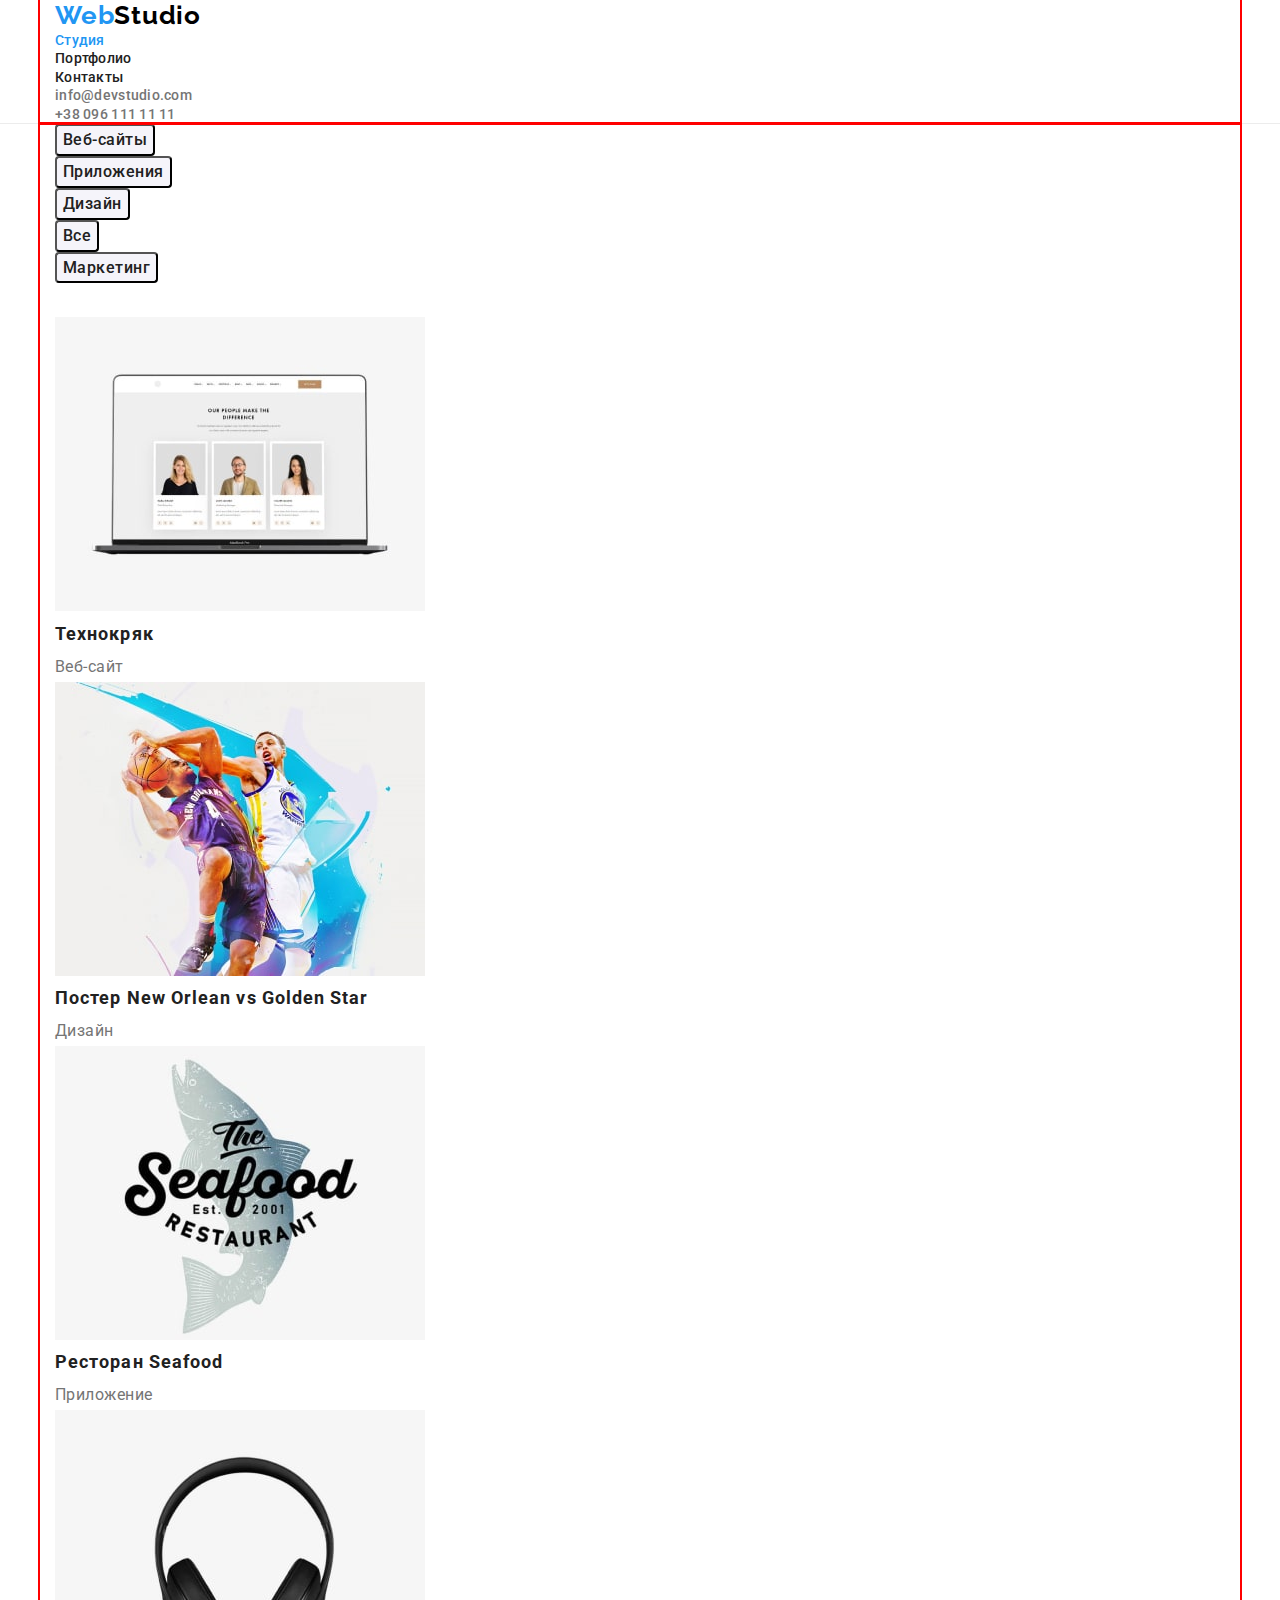
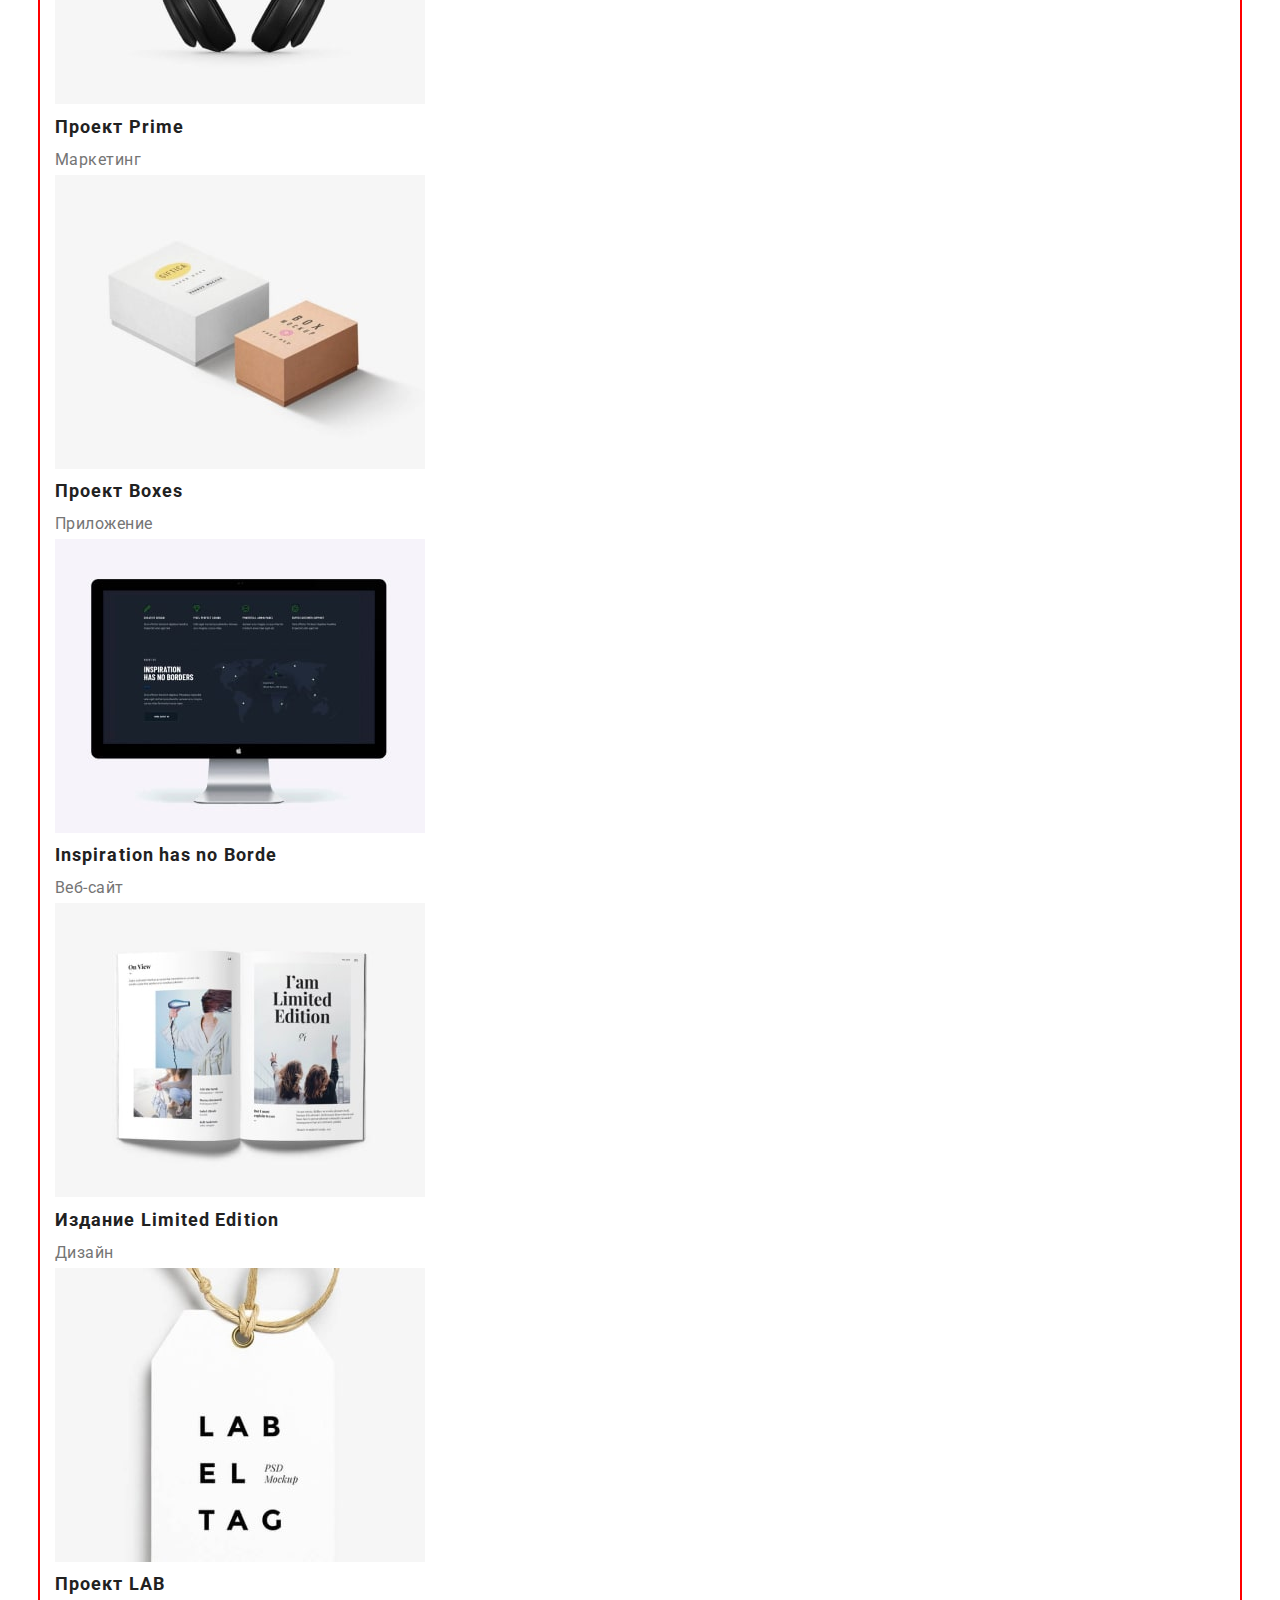
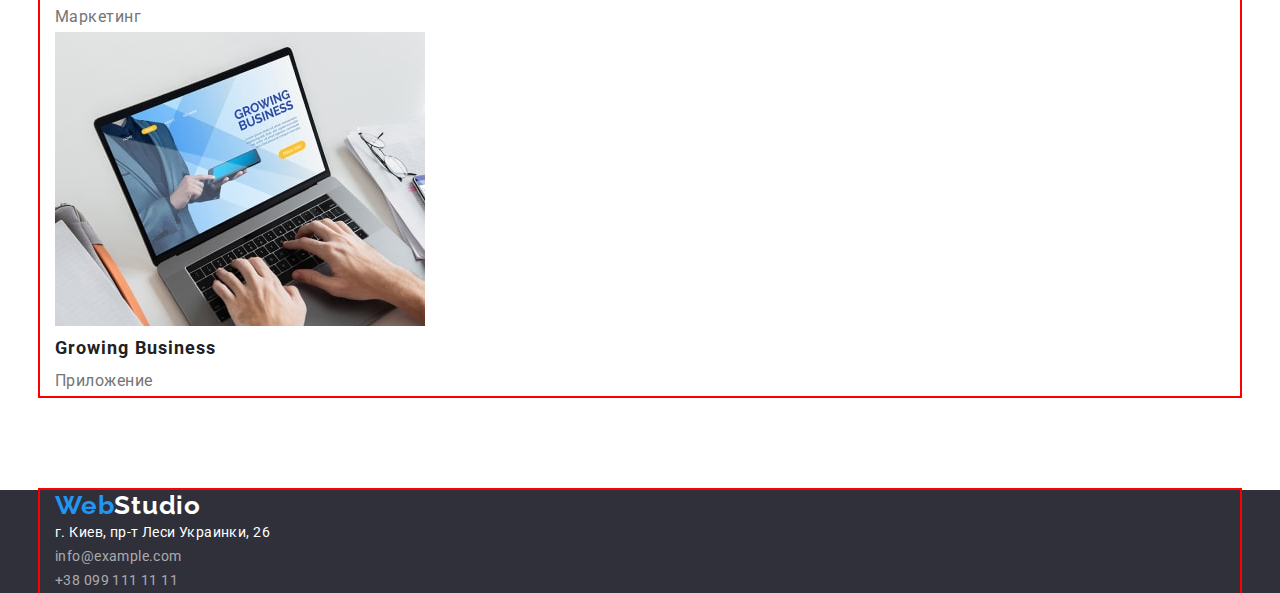
==== portfolio.html @ 82a6169b "Создал контейнеры, задал отступы между ними, прописал сброс для h, p, ul" ====
<!DOCTYPE html>
<html lang="ru">
    <head>
        <meta charset="UTF-8" />
        <meta http-equiv="X-UA-Compatible" content="IE=edge" />
        <meta name="viewport" content="width=device-width, initial-scale=1.0" />
        <title>goit-markup-hw-02</title>
        <link
            rel="stylesheet"
            href="https://cdnjs.cloudflare.com/ajax/libs/modern-normalize/1.1.0/modern-normalize.min.css"
        />
        <link rel="preconnect" href="https://fonts.googleapis.com" />
        <link rel="preconnect" href="https://fonts.gstatic.com" crossorigin />
        <link
            href="https://fonts.googleapis.com/css2?family=Raleway:wght@700&family=Roboto:wght@400;500;700;900&display=swap"
            rel="stylesheet"
        />
        <link rel="stylesheet" href="./css/styles.css" />
    </head>

    <body>
        <!-- Header -->
        <header class="header">
            <!-- Navigation -->
            <div class="container">
                <nav class="header-navigation">
                    <a class="logo link" href="" lang="en"><span class="accent">Web</span>Studio</a>
                    <ul class="header-list list">
                        <li class="header-item">
                            <a class="header-link link active-page" href="./index.html">Студия</a>
                        </li>
                        <li class="header-item"><a class="header-link link" href="./portfolio.html">Портфолио</a></li>
                        <li class="header-item"><a class="header-link link" href="">Контакты</a></li>
                    </ul>
                </nav>

                <!-- Contacts -->
                <ul class="header-contacts list">
                    <li class="header-contacts-item">
                        <a class="header-contacts-link link" href="mailto:info@devstudio.com">info@devstudio.com</a>
                    </li>
                    <li class="header-contacts-item">
                        <a class="header-contacts-link link" href="tel:+380961111111">+38 096 111 11 11</a>
                    </li>
                </ul>
            </div>
        </header>

        <main>
            <!-- Portfolio -->
            <section class="portfolio">
                <div class="container">
                    <h1 class="portfolio-main-title">Портфолио</h1>

                    <!-- Navigation by sections Portfolio -->
                    <ul class="portfolio-list list">
                        <li class="portfolio-item">
                            <button class="portfolio-button" type="button">Веб-сайты</button>
                        </li>
                        <li class="portfolio-item">
                            <button class="portfolio-button" type="button">Приложения</button>
                        </li>
                        <li class="portfolio-item"><button class="portfolio-button" type="button">Дизайн</button></li>
                        <li class="portfolio-item"><button class="portfolio-button" type="button">Все</button></li>
                        <li class="portfolio-item">
                            <button class="portfolio-button" type="button">Маркетинг</button>
                        </li>
                    </ul>

                    <!-- Work examples -->
                    <ul class="examples list">
                        <li class="examples-item">
                            <a class="examplex-link link" href="">
                                <img
                                    class="examples-image"
                                    src="./images/portfolio/portfolio-1-min.jpg"
                                    alt="Технокряк"
                                    width="370"
                                    height="294"
                                />
                                <h2 class="examples-title">Технокряк</h2>
                                <p class="examples-text">Веб-сайт</p></a
                            >
                        </li>
                        <li class="examples-item">
                            <a class="examplex-link link" href="">
                                <img
                                    class="examples-image"
                                    src="./images/portfolio/portfolio-2-min.jpg"
                                    alt="Постер New Orlean vs Golden Star"
                                    width="370"
                                    height="294"
                                />
                                <h2 class="examples-title">Постер <span lang="en">New Orlean vs Golden Star</span></h2>
                                <p class="examples-text">Дизайн</p></a
                            >
                        </li>
                        <li class="examples-item">
                            <a class="examplex-link link" href="">
                                <img
                                    class="examples-image"
                                    src="./images/portfolio/portfolio-3-min.jpg"
                                    alt="Ресторан Seafood"
                                    width="370"
                                    height="294"
                                />
                                <h2 class="examples-title">Ресторан <span lang="en">Seafood</span></h2>
                                <p class="examples-text">Приложение</p></a
                            >
                        </li>
                        <li class="examples-item">
                            <a class="examplex-link link" href="">
                                <img
                                    class="examples-image"
                                    src="./images/portfolio/portfolio-4-min.jpg"
                                    alt="Проект Prime"
                                    width="370"
                                    height="294"
                                />
                                <h2 class="examples-title">Проект <span lang="en">Prime</span></h2>
                                <p class="examples-text">Маркетинг</p></a
                            >
                        </li>
                        <li class="examples-item">
                            <a class="examplex-link link" href="">
                                <img
                                    class="examples-image"
                                    src="./images/portfolio/portfolio-5-min.jpg"
                                    alt="Проект Boxes"
                                    width="370"
                                    height="294"
                                />
                                <h2 class="examples-title">Проект <span lang="en">Boxes</span></h2>
                                <p class="examples-text">Приложение</p></a
                            >
                        </li>
                        <li class="examples-item">
                            <a class="examplex-link link" href="">
                                <img
                                    class="examples-image"
                                    src="./images/portfolio/portfolio-6-min.jpg"
                                    alt="Inspiration has no Borde"
                                    width="370"
                                    height="294"
                                />
                                <h2 class="examples-title" lang="en">Inspiration has no Borde</h2>
                                <p class="examples-text">Веб-сайт</p></a
                            >
                        </li>
                        <li class="examples-item">
                            <a class="examplex-link link" href=""
                                ><img
                                    class="examples-image"
                                    src="./images/portfolio/portfolio-7-min.jpg"
                                    alt="Издание Limited Edition"
                                    width="370"
                                    height="294"
                                />
                                <h2 class="examples-title">Издание <span lang="en">Limited Edition</span></h2>
                                <p class="examples-text">Дизайн</p></a
                            >
                        </li>
                        <li class="examples-item">
                            <a class="examplex-link link" href=""
                                ><img
                                    class="examples-image"
                                    src="./images/portfolio/portfolio-8-min.jpg"
                                    alt="Проект LAB"
                                    width="370"
                                    height="294"
                                />
                                <h2 class="examples-title">Проект LAB</h2>
                                <p class="examples-text">Маркетинг</p></a
                            >
                        </li>
                        <li class="examples-item">
                            <a class="examplex-link link" href="">
                                <img
                                    class="examples-image"
                                    src="./images/portfolio/portfolio-9-min.jpg"
                                    alt="Growing Business"
                                    width="370"
                                    height="294"
                                />
                                <h2 class="examples-title" lang="en">Growing Business</h2>
                                <p class="examples-text">Приложение</p></a
                            >
                        </li>
                    </ul>
                </div>
            </section>
        </main>

        <!-- Footer -->
        <footer class="footer">
            <div class="container">
                <a class="footer-logo link" href="" lang="en"><span class="accent">Web</span>Studio</a>
                <address>
                    <ul class="footer-list list">
                        <li class="footer-item">
                            <a
                                class="footer-address link"
                                href="https://goo.gl/maps/hov3UNKiMbJjnXm66"
                                target="_blank"
                                rel="noopener noreferrer nofollow"
                                >г. Киев, пр-т Леси Украинки, 26</a
                            >
                        </li>
                        <li class="footer-contacts-item">
                            <a class="footer-contacts-link link" href="mailto:info@example.com">info@example.com</a>
                        </li>
                        <li class="footer-contacts-item">
                            <a class="footer-contacts-link link" href="tel:+380991111111">+38 099 111 11 11</a>
                        </li>
                    </ul>
                </address>
            </div>
        </footer>
    </body>
</html>
---- css/styles.css ----
:root {
--main-text-color: #757575;
--secondary-text-color: #212121;
--accent-link-color: #2196F3;
--main-bg-color: #FFFFFF;
--secondary-bg-color: #F5F4FA;
--hero-footer-bg-color: #2F303A;
}

body {
    font-family: 'Roboto', sans-serif;
    color: var(--main-text-color);
    background-color: var(--main-bg-color);
}

h1, h2, h3, h4, h5, h6 {
    margin: 0;
    padding: 0;
}

ul {
    margin: 0;
    padding: 0;
}

p {
    margin: 0;
    padding: 0;
}

.list {
    list-style: none;
}

.link {
    text-decoration: none;
}

.container {
    width: 1200px;
    margin: 0 auto;
    padding: 0 15px;

    outline: 2px solid red;
}

.header-link.active-page {
    color: var(--accent-link-color);
}

/* -------Header------- */
.header {
    border-bottom: 1px solid #ECECEC;
}

.logo {
    font-family: 'Raleway', sans-serif;
    font-weight: 700;
    font-size: 26px;
    line-height: 1.19;
    letter-spacing: 0.03em;

    color: #000000;
}

.logo .accent {
    color: #2196F3;
}

.header-link,
.header-contacts-link {
    font-weight: 500;
    font-size: 14px;
    line-height: 1.14;
    letter-spacing: 0.02em;

    color: #212121;
}

.header-link:hover,
.header-link:focus {
    color: var(--accent-link-color);
}

/* -------Contacts------- */
.header-contacts-link {
    color: #757575;
}

.header-contacts-link:hover,
.header-contacts-link:focus {
    color: var(--accent-link-color);
}

/* -------Hero------- */
.hero {
    margin-bottom: 94px;
    background: var(--hero-footer-bg-color)
}

.hero-title {
    margin: 0 auto;
    margin-bottom: 30px;
    width: 696px;
    height: 120px;

    font-weight: 900;
    font-size: 44px;
    line-height: 1.36;
    text-align: center;
    letter-spacing: 0.06em;
    text-transform: uppercase;

    color: #FFFFFF;
}
 
.hero-button {
    width: 136px;
    height: 30px;

    font-weight: 700;
    font-size: 16px;
    line-height: 1.87;
    letter-spacing: 0.06em;
    text-align: center;

    color: #FFFFFF;
    background: #2196F3;

    border-radius: 4px;
    cursor: pointer;
}

.hero-button:hover,
.hero-button:focus {
    background-color: #188CE8;
}

/* -------Features------- */ 
.features {
    margin-bottom: 94px;
}

.features-main-title {
    display: none;
}

.features-title {
    font-weight: 700;
    font-size: 14px;
    line-height: 1.14;
    letter-spacing: 0.03em;
    text-transform: uppercase;

    color: var(--secondary-text-color);
}

.features-item-text {
    font-size: 14px;
    line-height: 1.71;
    letter-spacing: 0.03em;
}

/* -------Works------- */
.works {
    margin-bottom: 94px;
}

.works-title {
        font-weight: 700;
    font-size: 36px;
    line-height: 1.67;
    text-align: center;
    letter-spacing: 0.03em;

    color: var(--secondary-text-color);
}

/* -------Team------- */
.team {
    background-color: var(--secondary-bg-color);
}

.team-title {
    font-weight: 700;
    font-size: 36px;
    line-height: 1.17;
    text-align: center;
    letter-spacing: 0.03em;
    color: var(--secondary-text-color);
}

.team-item-title {
    font-weight: 500;
    font-size: 16px;
    line-height: 1.19;
    letter-spacing: 0.03em;

    color: var(--secondary-text-color);
}

.team-item-text {
    font-size: 16px;
    line-height: 1.19;
    letter-spacing: 0.03em;
}

/* -------Footer------- */
.footer {
    background-color: var(--hero-footer-bg-color);
}

.footer-logo {
    font-family: Raleway;
    font-weight: 700;
    font-size: 26px;
    line-height: 1.19;
    letter-spacing: 0.03em;

    color: #ffffff;
}

.footer-logo .accent {
    color: #2196F3;
}

.footer-list {
    font-style: normal;
}

.footer-address,
.footer-contacts-link {
    font-size: 14px;
    line-height: 1.71;
    letter-spacing: 0.03em;

    color: #FFFFFF;
}

.footer-contacts-link {
    color: rgba(255, 255, 255, 0.6);
}

.footer-address:hover,
.footer-address:focus,
.footer-contacts-link:hover,
.footer-contacts-link:focus{
    color: var(--accent-link-color);
}

/* -------Portfolio------- */
.portfolio {
    margin-bottom: 94px;
}

.portfolio-main-title {
    position: absolute;
    width: 1px;
    height: 1px;
    margin: -1px;
    border: 0;
    padding: 0;
    white-space: nowrap;
    clip-path: inset(100%);
    clip: rect(0 0 0 0);
    overflow: hidden;
}

.portfolio-list {
    margin-bottom: 34px;
}

/* -------Navigation by sections Portfolio------- */
.portfolio-button {
    font-weight: 500;
    font-size: 16px;
    line-height: 1.62;
    text-align: center;
    letter-spacing: 0.03em;

    background-color: var(--secondary-bg-color);
    color: #212121;

    cursor: pointer;
    border-radius: 4px;
}

.portfolio-button:hover,
.portfolio-button:focus {
    background-color: var(--accent-link-color);
    color: #ffffff;
}

/* -------Portfolio Work examples------- */
.examples-title {
    font-weight: 700;
    font-size: 18px;
    line-height: 2.0;
    letter-spacing: 0.06em;

    color: var(--secondary-text-color);
}

.examples-text {
    font-size: 16px;
    line-height: 1.87;
    letter-spacing: 0.03em;

    color: var(--main-text-color);
}
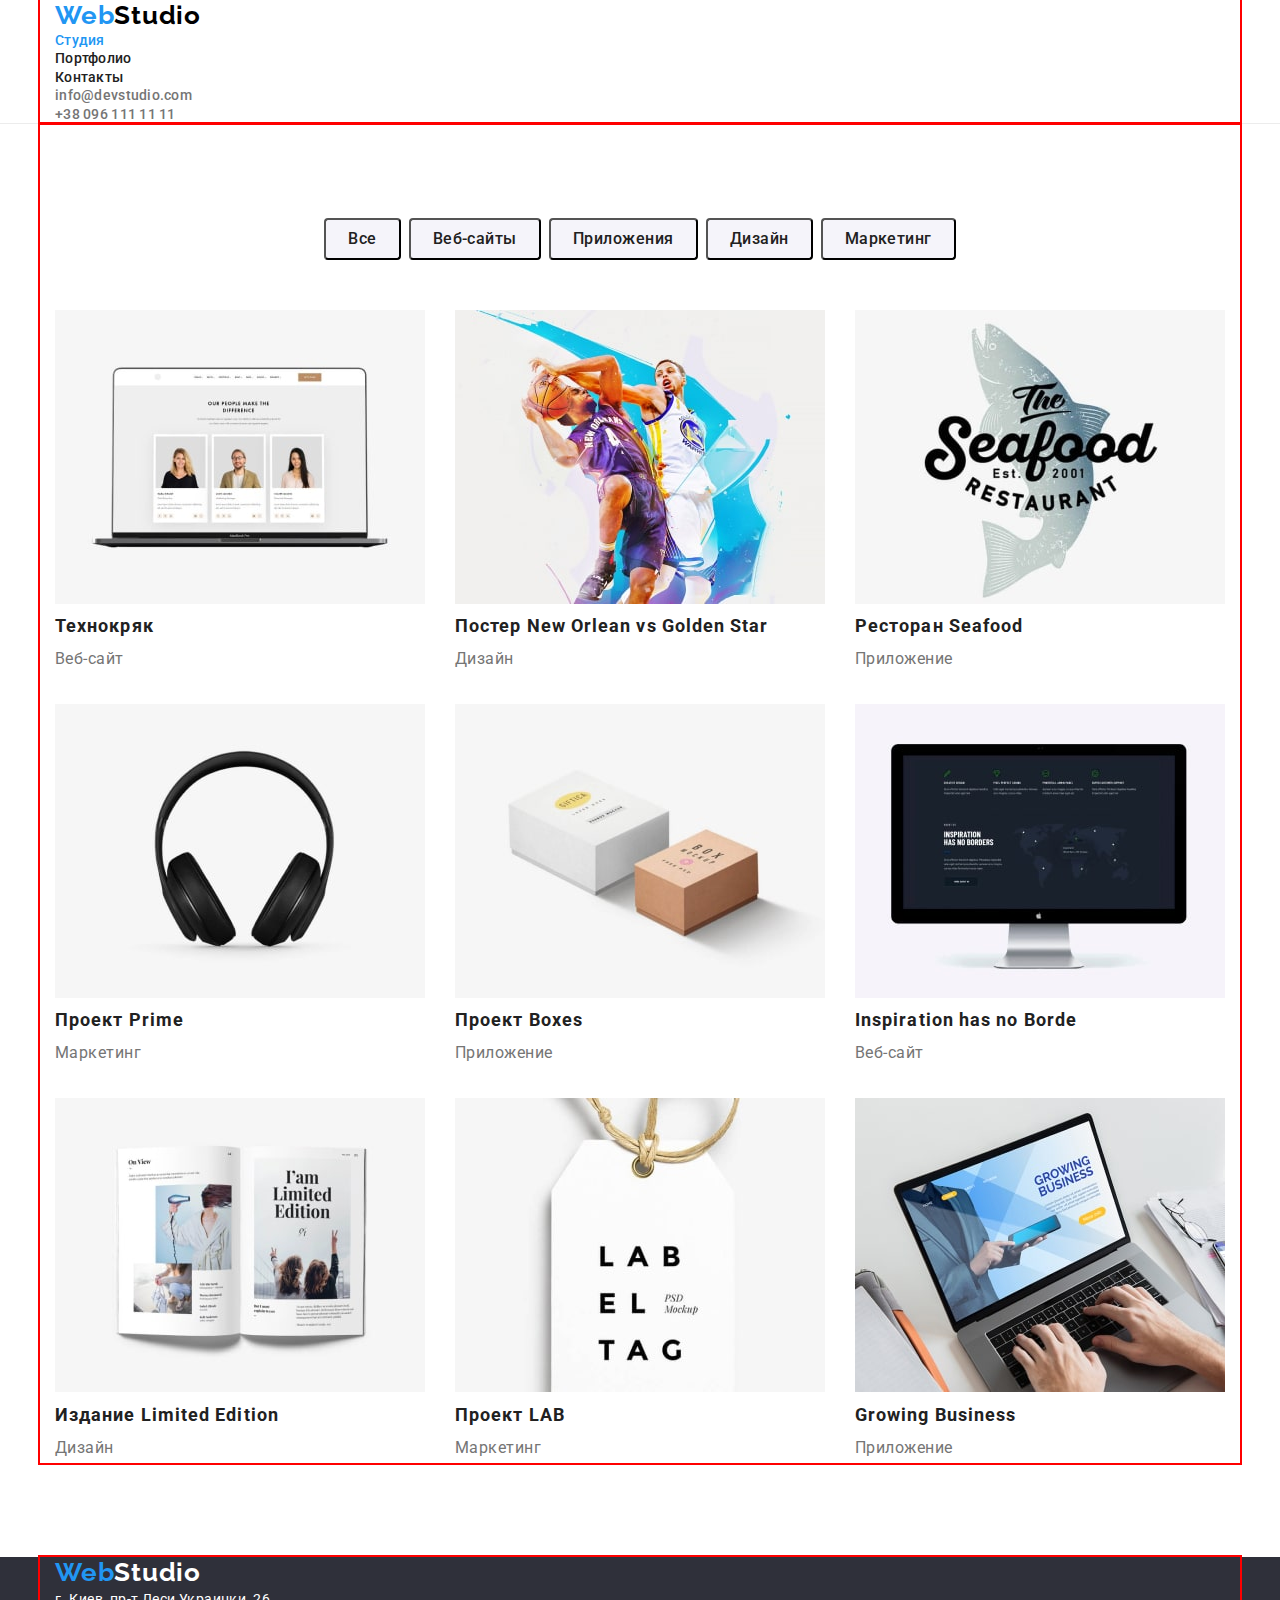
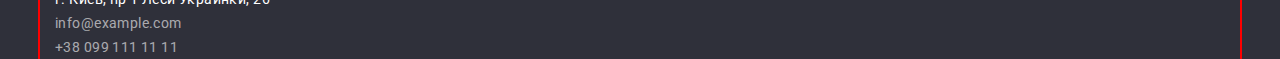
==== commit f28fba6b: "Сделал сетку для карточек страницы Портфолио" ====
--- a/portfolio.html
+++ b/portfolio.html
@@ -19,9 +19,9 @@
     </head>
 
     <body>
-        <!-- Header -->
+        <!-- Шапка -->
         <header class="header">
-            <!-- Navigation -->
+            <!-- Навигация -->
             <div class="container">
                 <nav class="header-navigation">
                     <a class="logo link" href="" lang="en"><span class="accent">Web</span>Studio</a>
@@ -34,7 +34,7 @@
                     </ul>
                 </nav>
 
-                <!-- Contacts -->
+                <!-- Контакты -->
                 <ul class="header-contacts list">
                     <li class="header-contacts-item">
                         <a class="header-contacts-link link" href="mailto:info@devstudio.com">info@devstudio.com</a>
@@ -47,143 +47,159 @@
         </header>
 
         <main>
-            <!-- Portfolio -->
+            <!-- Портфолио -->
             <section class="portfolio">
                 <div class="container">
-                    <h1 class="portfolio-main-title">Портфолио</h1>
-
-                    <!-- Navigation by sections Portfolio -->
+                    <h1 class="visually-hidden">Портфолио</h1>
+
+                    <!-- Навигация для секции Портфолио -->
                     <ul class="portfolio-list list">
                         <li class="portfolio-item">
+                            <button class="portfolio-button" type="button">Все</button>
+                        </li>
+
+                        <li class="portfolio-item">
                             <button class="portfolio-button" type="button">Веб-сайты</button>
                         </li>
+
                         <li class="portfolio-item">
                             <button class="portfolio-button" type="button">Приложения</button>
                         </li>
-                        <li class="portfolio-item"><button class="portfolio-button" type="button">Дизайн</button></li>
-                        <li class="portfolio-item"><button class="portfolio-button" type="button">Все</button></li>
+
+                        <li class="portfolio-item">
+                            <button class="portfolio-button" type="button">Дизайн</button>
+                        </li>
+
                         <li class="portfolio-item">
                             <button class="portfolio-button" type="button">Маркетинг</button>
                         </li>
                     </ul>
 
-                    <!-- Work examples -->
-                    <ul class="examples list">
-                        <li class="examples-item">
-                            <a class="examplex-link link" href="">
-                                <img
-                                    class="examples-image"
+                    <!-- Примеры работ -->
+                    <ul class="card-set list">
+                        <li class="card-set-item">
+                            <a class="card-set-link link" href="">
+                                <img
+                                    class="card-set-image"
                                     src="./images/portfolio/portfolio-1-min.jpg"
                                     alt="Технокряк"
                                     width="370"
                                     height="294"
                                 />
-                                <h2 class="examples-title">Технокряк</h2>
-                                <p class="examples-text">Веб-сайт</p></a
-                            >
-                        </li>
-                        <li class="examples-item">
-                            <a class="examplex-link link" href="">
-                                <img
-                                    class="examples-image"
+                                <h2 class="card-set-title">Технокряк</h2>
+                                <p class="card-set-text">Веб-сайт</p></a
+                            >
+                        </li>
+
+                        <li class="card-set-item">
+                            <a class="card-set-link link" href="">
+                                <img
+                                    class="card-set-image"
                                     src="./images/portfolio/portfolio-2-min.jpg"
                                     alt="Постер New Orlean vs Golden Star"
                                     width="370"
                                     height="294"
                                 />
-                                <h2 class="examples-title">Постер <span lang="en">New Orlean vs Golden Star</span></h2>
-                                <p class="examples-text">Дизайн</p></a
-                            >
-                        </li>
-                        <li class="examples-item">
-                            <a class="examplex-link link" href="">
-                                <img
-                                    class="examples-image"
+                                <h2 class="card-set-title">Постер <span lang="en">New Orlean vs Golden Star</span></h2>
+                                <p class="card-set-text">Дизайн</p></a
+                            >
+                        </li>
+
+                        <li class="card-set-item">
+                            <a class="card-set-link link" href="">
+                                <img
+                                    class="card-set-image"
                                     src="./images/portfolio/portfolio-3-min.jpg"
                                     alt="Ресторан Seafood"
                                     width="370"
                                     height="294"
                                 />
-                                <h2 class="examples-title">Ресторан <span lang="en">Seafood</span></h2>
-                                <p class="examples-text">Приложение</p></a
-                            >
-                        </li>
-                        <li class="examples-item">
-                            <a class="examplex-link link" href="">
-                                <img
-                                    class="examples-image"
+                                <h2 class="card-set-title">Ресторан <span lang="en">Seafood</span></h2>
+                                <p class="card-set-text">Приложение</p></a
+                            >
+                        </li>
+
+                        <li class="card-set-item">
+                            <a class="card-set-link link" href="">
+                                <img
+                                    class="card-set-image"
                                     src="./images/portfolio/portfolio-4-min.jpg"
                                     alt="Проект Prime"
                                     width="370"
                                     height="294"
                                 />
-                                <h2 class="examples-title">Проект <span lang="en">Prime</span></h2>
-                                <p class="examples-text">Маркетинг</p></a
-                            >
-                        </li>
-                        <li class="examples-item">
-                            <a class="examplex-link link" href="">
-                                <img
-                                    class="examples-image"
+                                <h2 class="card-set-title">Проект <span lang="en">Prime</span></h2>
+                                <p class="card-set-text">Маркетинг</p></a
+                            >
+                        </li>
+
+                        <li class="card-set-item">
+                            <a class="card-set-link link" href="">
+                                <img
+                                    class="card-set-image"
                                     src="./images/portfolio/portfolio-5-min.jpg"
                                     alt="Проект Boxes"
                                     width="370"
                                     height="294"
                                 />
-                                <h2 class="examples-title">Проект <span lang="en">Boxes</span></h2>
-                                <p class="examples-text">Приложение</p></a
-                            >
-                        </li>
-                        <li class="examples-item">
-                            <a class="examplex-link link" href="">
-                                <img
-                                    class="examples-image"
+                                <h2 class="card-set-title">Проект <span lang="en">Boxes</span></h2>
+                                <p class="card-set-text">Приложение</p></a
+                            >
+                        </li>
+
+                        <li class="card-set-item">
+                            <a class="card-set-link link" href="">
+                                <img
+                                    class="card-set-image"
                                     src="./images/portfolio/portfolio-6-min.jpg"
                                     alt="Inspiration has no Borde"
                                     width="370"
                                     height="294"
                                 />
-                                <h2 class="examples-title" lang="en">Inspiration has no Borde</h2>
-                                <p class="examples-text">Веб-сайт</p></a
-                            >
-                        </li>
-                        <li class="examples-item">
-                            <a class="examplex-link link" href=""
+                                <h2 class="card-set-title" lang="en">Inspiration has no Borde</h2>
+                                <p class="card-set-text">Веб-сайт</p></a
+                            >
+                        </li>
+
+                        <li class="card-set-item">
+                            <a class="card-set-link link" href=""
                                 ><img
-                                    class="examples-image"
+                                    class="card-set-image"
                                     src="./images/portfolio/portfolio-7-min.jpg"
                                     alt="Издание Limited Edition"
                                     width="370"
                                     height="294"
                                 />
-                                <h2 class="examples-title">Издание <span lang="en">Limited Edition</span></h2>
-                                <p class="examples-text">Дизайн</p></a
-                            >
-                        </li>
-                        <li class="examples-item">
-                            <a class="examplex-link link" href=""
+                                <h2 class="card-set-title">Издание <span lang="en">Limited Edition</span></h2>
+                                <p class="card-set-text">Дизайн</p></a
+                            >
+                        </li>
+
+                        <li class="card-set-item">
+                            <a class="card-set-link link" href=""
                                 ><img
-                                    class="examples-image"
+                                    class="card-set-image"
                                     src="./images/portfolio/portfolio-8-min.jpg"
                                     alt="Проект LAB"
                                     width="370"
                                     height="294"
                                 />
-                                <h2 class="examples-title">Проект LAB</h2>
-                                <p class="examples-text">Маркетинг</p></a
-                            >
-                        </li>
-                        <li class="examples-item">
-                            <a class="examplex-link link" href="">
-                                <img
-                                    class="examples-image"
+                                <h2 class="card-set-title">Проект LAB</h2>
+                                <p class="card-set-text">Маркетинг</p></a
+                            >
+                        </li>
+
+                        <li class="card-set-item">
+                            <a class="card-set-link link" href="">
+                                <img
+                                    class="card-set-image"
                                     src="./images/portfolio/portfolio-9-min.jpg"
                                     alt="Growing Business"
                                     width="370"
                                     height="294"
                                 />
-                                <h2 class="examples-title" lang="en">Growing Business</h2>
-                                <p class="examples-text">Приложение</p></a
+                                <h2 class="card-set-title" lang="en">Growing Business</h2>
+                                <p class="card-set-text">Приложение</p></a
                             >
                         </li>
                     </ul>
@@ -191,7 +207,7 @@
             </section>
         </main>
 
-        <!-- Footer -->
+        <!-- Футер -->
         <footer class="footer">
             <div class="container">
                 <a class="footer-logo link" href="" lang="en"><span class="accent">Web</span>Studio</a>
--- a/css/styles.css
+++ b/css/styles.css
@@ -1,10 +1,26 @@
 :root {
 --main-text-color: #757575;
 --secondary-text-color: #212121;
---accent-link-color: #2196F3;
---main-bg-color: #FFFFFF;
---secondary-bg-color: #F5F4FA;
---hero-footer-bg-color: #2F303A;
+--accent-link-color: #2196f3;
+--main-bg-color: #ffffff;
+--secondary-bg-color: #f5f4fa;
+--hero-footer-bg-color: #2f303a;
+
+--card-set-gap: 30px;
+}
+
+/* -------Ресет стилей------- */
+html {
+    box-sizing: border-box;
+}
+
+*,
+*::before,
+*::after {
+  box-sizing: inherit;
+  margin: 0 auto;
+  padding-left: 0;
+  padding-right: 0;
 }
 
 body {
@@ -13,20 +29,11 @@
     background-color: var(--main-bg-color);
 }
 
-h1, h2, h3, h4, h5, h6 {
-    margin: 0;
-    padding: 0;
-}
-
-ul {
-    margin: 0;
-    padding: 0;
-}
-
-p {
-    margin: 0;
-    padding: 0;
-}
+/* h1, h2, h3, h4, h5, h6, p, ul {
+    margin: 0 auto;
+    padding-left: 0px;
+    padding-right: 0px;
+} */
 
 .list {
     list-style: none;
@@ -36,224 +43,8 @@
     text-decoration: none;
 }
 
-.container {
-    width: 1200px;
-    margin: 0 auto;
-    padding: 0 15px;
-
-    outline: 2px solid red;
-}
-
-.header-link.active-page {
-    color: var(--accent-link-color);
-}
-
-/* -------Header------- */
-.header {
-    border-bottom: 1px solid #ECECEC;
-}
-
-.logo {
-    font-family: 'Raleway', sans-serif;
-    font-weight: 700;
-    font-size: 26px;
-    line-height: 1.19;
-    letter-spacing: 0.03em;
-
-    color: #000000;
-}
-
-.logo .accent {
-    color: #2196F3;
-}
-
-.header-link,
-.header-contacts-link {
-    font-weight: 500;
-    font-size: 14px;
-    line-height: 1.14;
-    letter-spacing: 0.02em;
-
-    color: #212121;
-}
-
-.header-link:hover,
-.header-link:focus {
-    color: var(--accent-link-color);
-}
-
-/* -------Contacts------- */
-.header-contacts-link {
-    color: #757575;
-}
-
-.header-contacts-link:hover,
-.header-contacts-link:focus {
-    color: var(--accent-link-color);
-}
-
-/* -------Hero------- */
-.hero {
-    margin-bottom: 94px;
-    background: var(--hero-footer-bg-color)
-}
-
-.hero-title {
-    margin: 0 auto;
-    margin-bottom: 30px;
-    width: 696px;
-    height: 120px;
-
-    font-weight: 900;
-    font-size: 44px;
-    line-height: 1.36;
-    text-align: center;
-    letter-spacing: 0.06em;
-    text-transform: uppercase;
-
-    color: #FFFFFF;
-}
- 
-.hero-button {
-    width: 136px;
-    height: 30px;
-
-    font-weight: 700;
-    font-size: 16px;
-    line-height: 1.87;
-    letter-spacing: 0.06em;
-    text-align: center;
-
-    color: #FFFFFF;
-    background: #2196F3;
-
-    border-radius: 4px;
-    cursor: pointer;
-}
-
-.hero-button:hover,
-.hero-button:focus {
-    background-color: #188CE8;
-}
-
-/* -------Features------- */ 
-.features {
-    margin-bottom: 94px;
-}
-
-.features-main-title {
-    display: none;
-}
-
-.features-title {
-    font-weight: 700;
-    font-size: 14px;
-    line-height: 1.14;
-    letter-spacing: 0.03em;
-    text-transform: uppercase;
-
-    color: var(--secondary-text-color);
-}
-
-.features-item-text {
-    font-size: 14px;
-    line-height: 1.71;
-    letter-spacing: 0.03em;
-}
-
-/* -------Works------- */
-.works {
-    margin-bottom: 94px;
-}
-
-.works-title {
-        font-weight: 700;
-    font-size: 36px;
-    line-height: 1.67;
-    text-align: center;
-    letter-spacing: 0.03em;
-
-    color: var(--secondary-text-color);
-}
-
-/* -------Team------- */
-.team {
-    background-color: var(--secondary-bg-color);
-}
-
-.team-title {
-    font-weight: 700;
-    font-size: 36px;
-    line-height: 1.17;
-    text-align: center;
-    letter-spacing: 0.03em;
-    color: var(--secondary-text-color);
-}
-
-.team-item-title {
-    font-weight: 500;
-    font-size: 16px;
-    line-height: 1.19;
-    letter-spacing: 0.03em;
-
-    color: var(--secondary-text-color);
-}
-
-.team-item-text {
-    font-size: 16px;
-    line-height: 1.19;
-    letter-spacing: 0.03em;
-}
-
-/* -------Footer------- */
-.footer {
-    background-color: var(--hero-footer-bg-color);
-}
-
-.footer-logo {
-    font-family: Raleway;
-    font-weight: 700;
-    font-size: 26px;
-    line-height: 1.19;
-    letter-spacing: 0.03em;
-
-    color: #ffffff;
-}
-
-.footer-logo .accent {
-    color: #2196F3;
-}
-
-.footer-list {
-    font-style: normal;
-}
-
-.footer-address,
-.footer-contacts-link {
-    font-size: 14px;
-    line-height: 1.71;
-    letter-spacing: 0.03em;
-
-    color: #FFFFFF;
-}
-
-.footer-contacts-link {
-    color: rgba(255, 255, 255, 0.6);
-}
-
-.footer-address:hover,
-.footer-address:focus,
-.footer-contacts-link:hover,
-.footer-contacts-link:focus{
-    color: var(--accent-link-color);
-}
-
-/* -------Portfolio------- */
-.portfolio {
-    margin-bottom: 94px;
-}
-
-.portfolio-main-title {
+/* -------Скрываем заголовок секции------- */
+.visually-hidden {
     position: absolute;
     width: 1px;
     height: 1px;
@@ -266,12 +57,292 @@
     overflow: hidden;
 }
 
+/* -------Контейнер для секций------- */
+.container {
+    width: 1200px;
+    margin: 0 auto;
+    padding: 0 15px;
+
+    outline: 2px solid red;
+}
+
+/* -------Шапка------- */
+.header {
+    border-bottom: 1px solid #ECECEC;
+}
+
+.logo {
+    font-family: 'Raleway', sans-serif;
+    font-weight: 700;
+    font-size: 26px;
+    line-height: 1.19;
+    letter-spacing: 0.03em;
+
+    color: #000000;
+}
+
+.logo .accent {
+    color: #2196F3;
+}
+
+.header-link,
+.header-contacts-link {
+    font-weight: 500;
+    font-size: 14px;
+    line-height: 1.14;
+    letter-spacing: 0.02em;
+
+    color: #212121;
+}
+
+.header-link.active-page {
+    color: var(--accent-link-color);
+}
+
+.header-link:hover,
+.header-link:focus {
+    color: var(--accent-link-color);
+}
+
+/* -------Contacts------- */
+.header-contacts-link {
+    color: #757575;
+}
+
+.header-contacts-link:hover,
+.header-contacts-link:focus {
+    color: var(--accent-link-color);
+}
+
+/* -------Герой------- */
+.hero {
+    background: var(--hero-footer-bg-color)
+}
+
+.hero > .container {
+    height: 600px;
+}
+
+.hero-title {
+    width: 696px;
+    padding-top: 200px;
+    padding-bottom: 30px;
+
+    font-weight: 900;
+    font-size: 44px;
+    line-height: 1.36;
+    text-align: center;
+    letter-spacing: 0.06em;
+    text-transform: uppercase;
+
+    color: #FFFFFF;
+}
+ 
+.hero-button {
+    display: block;
+    margin: 0 auto;
+    width: 200px;
+    height: 50px;
+
+    font-weight: 700;
+    font-size: 16px;
+    line-height: 1.87;
+    letter-spacing: 0.06em;
+    text-align: center;
+
+    color: #FFFFFF;
+    background: #2196F3;
+
+    border-radius: 4px;
+    cursor: pointer;
+}
+
+.hero-button:hover,
+.hero-button:focus {
+    background-color: #188CE8;
+}
+
+/* -------Особенности------- */ 
+.features {
+    padding-top: 94px;
+    padding-bottom: 47px;
+    
+}
+
+.visually-hidden {
+  position: absolute;
+  width: 1px;
+  height: 1px;
+  margin: -1px;
+  border: 0;
+  padding: 0;
+  white-space: nowrap;
+  clip-path: inset(100%);
+  clip: rect(0 0 0 0);
+  overflow: hidden;
+}
+
+.features-item {
+    width: 270px;
+}
+
+.features-title {
+    font-weight: 700;
+    font-size: 14px;
+    line-height: 1.14;
+    letter-spacing: 0.03em;
+    text-transform: uppercase;
+
+    color: var(--secondary-text-color);
+}
+
+.features-item-text {
+    padding-top: 10px;
+    font-size: 14px;
+    line-height: 1.71;
+    letter-spacing: 0.03em;
+}
+
+/* -------Чем мы занимаемся------- */
+.works {
+    padding-top: 47px;
+    padding-bottom: 47px;
+}
+
+.works-title {
+    width: 376px;
+    padding-bottom: 50px;
+
+    font-weight: 700;
+    font-size: 36px;
+    line-height: 1.67;
+    text-align: center;
+    letter-spacing: 0.03em;
+
+    color: var(--secondary-text-color);
+}
+
+.works-item {
+    width: 370px;
+}
+
+/* -------Наша команда------- */
+.team {
+    padding-top: 47px;
+    background-color: var(--secondary-bg-color);
+}
+
+.team-list {
+    padding-bottom: 50px;
+}
+
+.team-item {
+    width: 270px;
+}
+
+.team-image {
+    padding-bottom: 30px;
+}
+
+.team-title {
+    width: 264px;
+    padding-bottom: 50px;
+
+    font-weight: 700;
+    font-size: 36px;
+    line-height: 1.17;
+    text-align: center;
+    letter-spacing: 0.03em;
+    color: var(--secondary-text-color);
+}
+
+.team-item-title {
+    padding-bottom: 10px;
+
+    font-weight: 500;
+    font-size: 16px;
+    line-height: 1.19;
+    letter-spacing: 0.03em;
+
+    color: var(--secondary-text-color);
+}
+
+.team-item-text {
+    padding-bottom: 30px;
+
+    font-size: 16px;
+    line-height: 1.19;
+    letter-spacing: 0.03em;
+}
+
+/* -------Футер------- */
+.footer {
+    background-color: var(--hero-footer-bg-color);
+}
+
+.footer-logo {
+    font-family: Raleway;
+    font-weight: 700;
+    font-size: 26px;
+    line-height: 1.19;
+    letter-spacing: 0.03em;
+
+    color: #ffffff;
+}
+
+.footer-logo .accent {
+    color: #2196F3;
+}
+
+.footer-list {
+    font-style: normal;
+}
+
+.footer-address,
+.footer-contacts-link {
+    font-size: 14px;
+    line-height: 1.71;
+    letter-spacing: 0.03em;
+
+    color: #FFFFFF;
+}
+
+.footer-contacts-link {
+    color: rgba(255, 255, 255, 0.6);
+}
+
+.footer-address:hover,
+.footer-address:focus,
+.footer-contacts-link:hover,
+.footer-contacts-link:focus{
+    color: var(--accent-link-color);
+}
+
+/* -------Портфолио------- */
+.portfolio {
+    margin-bottom: 94px;
+}
+
 .portfolio-list {
-    margin-bottom: 34px;
-}
-
-/* -------Navigation by sections Portfolio------- */
+    display: flex;
+    justify-content: center;
+    padding-top: 94px;
+    padding-bottom: 50px;
+}
+
+.portfolio-item {
+    margin: 0;
+
+}
+
+.portfolio-item:not(:last-child) {
+    margin-right: 8px;
+}
+
+/* -------Навигация для секции Портфолио------- */
 .portfolio-button {
+    padding: 6px 22px;
+
     font-weight: 500;
     font-size: 16px;
     line-height: 1.62;
@@ -291,8 +362,8 @@
     color: #ffffff;
 }
 
-/* -------Portfolio Work examples------- */
-.examples-title {
+/* -------Портфолио Примеры работ------- */
+.card-set-title {
     font-weight: 700;
     font-size: 18px;
     line-height: 2.0;
@@ -301,10 +372,26 @@
     color: var(--secondary-text-color);
 }
 
-.examples-text {
+.card-set-text {
     font-size: 16px;
     line-height: 1.87;
     letter-spacing: 0.03em;
 
     color: var(--main-text-color);
 }
+
+/* -------Сетка для карточек Портфолио------- */
+.card-set {
+    display: flex;
+    flex-wrap: wrap;
+
+    margin-top: calc( -1 * var(--card-set-gap));
+    margin-left: calc( -1 * var(--card-set-gap));
+}
+
+.card-set > .card-set-item {
+    flex-basis: calc(100% / 3 - var(--card-set-gap));
+
+    margin-top: var(--card-set-gap);
+    margin-left: var(--card-set-gap);
+} 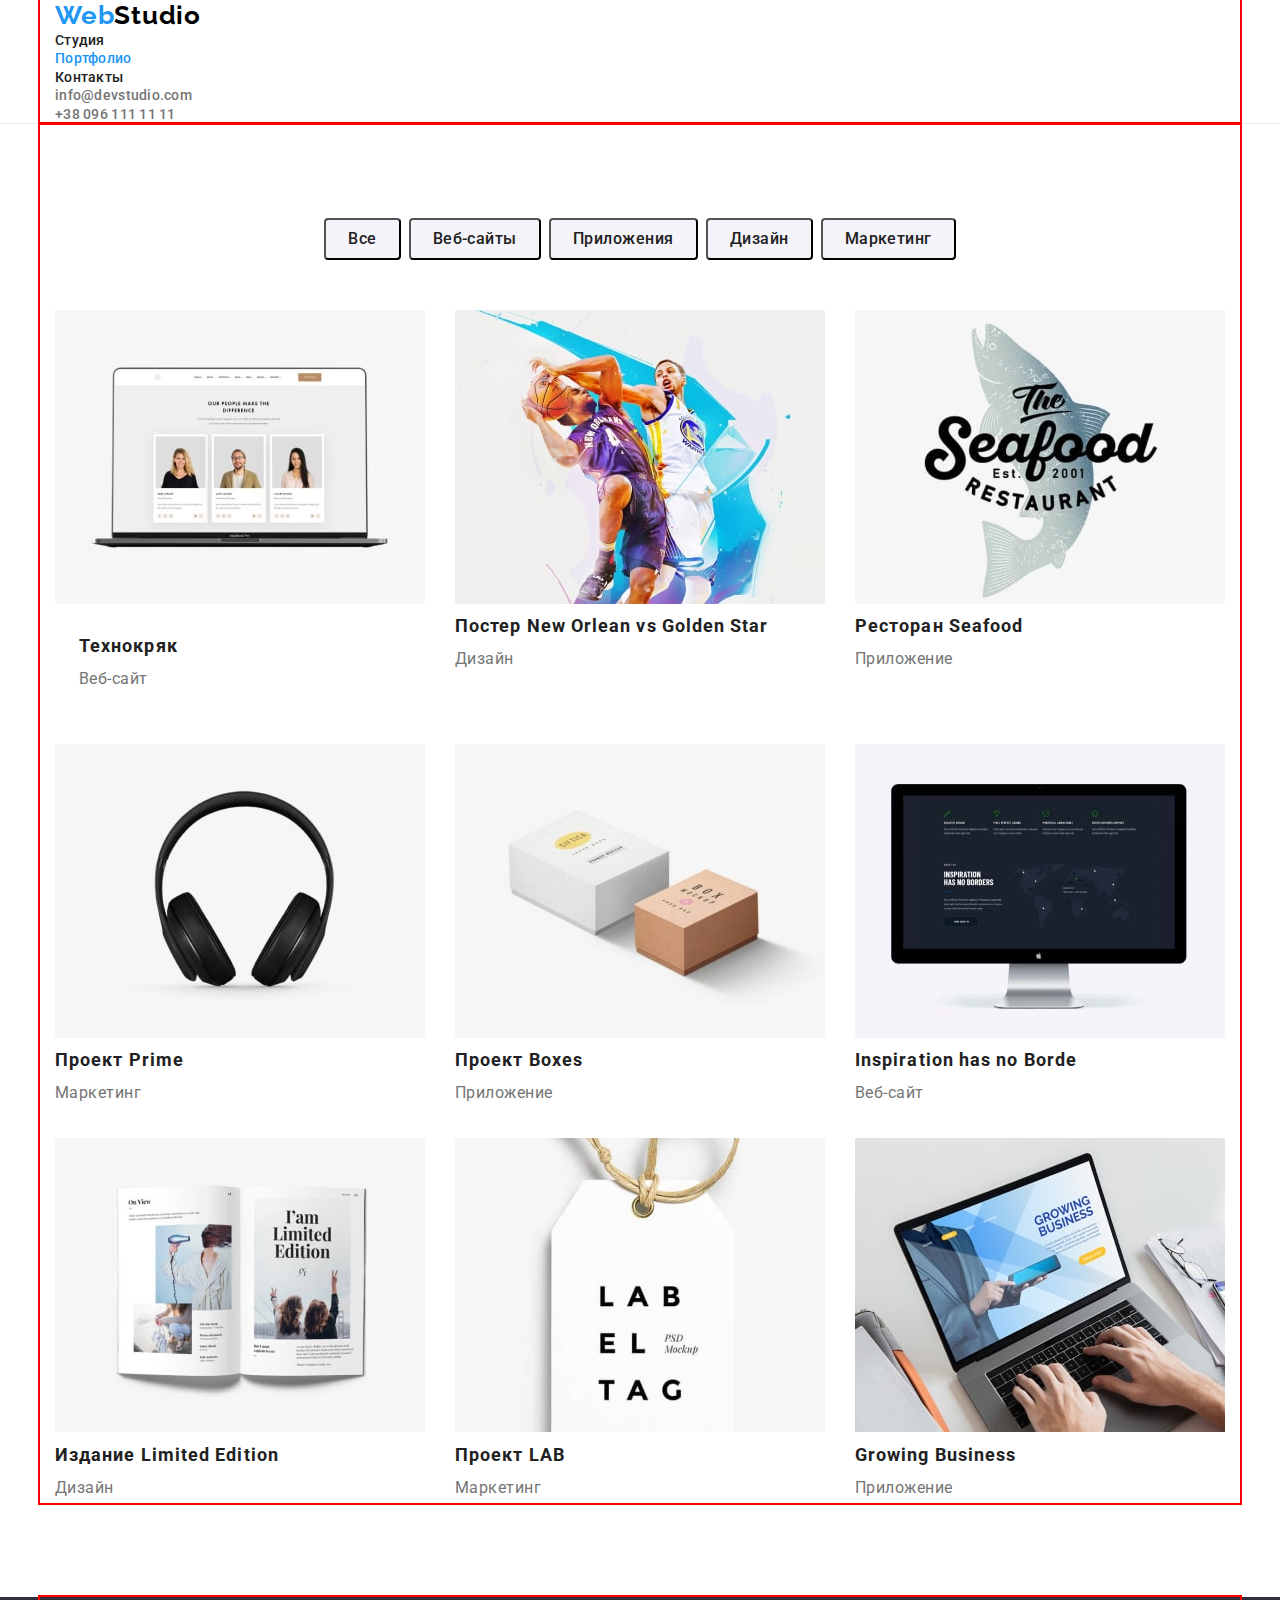
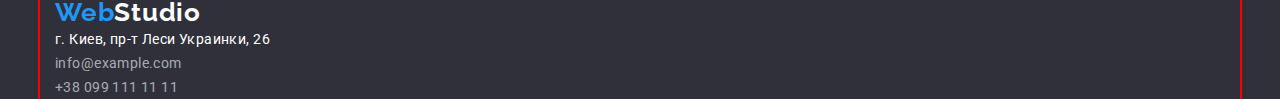
==== commit c9fa1fec: "Добавил стилей карточке Портфолио" ====
--- a/portfolio.html
+++ b/portfolio.html
@@ -27,9 +27,11 @@
                     <a class="logo link" href="" lang="en"><span class="accent">Web</span>Studio</a>
                     <ul class="header-list list">
                         <li class="header-item">
-                            <a class="header-link link active-page" href="./index.html">Студия</a>
-                        </li>
-                        <li class="header-item"><a class="header-link link" href="./portfolio.html">Портфолио</a></li>
+                            <a class="header-link link" href="./index.html">Студия</a>
+                        </li>
+                        <li class="header-item">
+                            <a class="header-link link active-page" href="./portfolio.html">Портфолио</a>
+                        </li>
                         <li class="header-item"><a class="header-link link" href="">Контакты</a></li>
                     </ul>
                 </nav>
@@ -86,9 +88,11 @@
                                     width="370"
                                     height="294"
                                 />
-                                <h2 class="card-set-title">Технокряк</h2>
-                                <p class="card-set-text">Веб-сайт</p></a
-                            >
+                                <div class="card-set-content">
+                                    <h2 class="card-set-title">Технокряк</h2>
+                                    <p class="card-set-text">Веб-сайт</p>
+                                </div>
+                            </a>
                         </li>
 
                         <li class="card-set-item">
--- a/css/styles.css
+++ b/css/styles.css
@@ -28,12 +28,6 @@
     color: var(--main-text-color);
     background-color: var(--main-bg-color);
 }
-
-/* h1, h2, h3, h4, h5, h6, p, ul {
-    margin: 0 auto;
-    padding-left: 0px;
-    padding-right: 0px;
-} */
 
 .list {
     list-style: none;
@@ -114,19 +108,25 @@
     color: var(--accent-link-color);
 }
 
-/* -------Герой------- */
+/* !-------Герой------- */
 .hero {
-    background: var(--hero-footer-bg-color)
+    background: var(--hero-footer-bg-color);
 }
 
 .hero > .container {
+    display: flex;
+    flex-wrap: wrap;
     height: 600px;
 }
 
-.hero-title {
-    width: 696px;
+.hero-title { 
+    margin-left: 0;
+    margin-right: 0;
     padding-top: 200px;
     padding-bottom: 30px;
+    padding-left: 245px;
+    padding-right: 245px;
+    align-items: center;
 
     font-weight: 900;
     font-size: 44px;
@@ -155,6 +155,8 @@
 
     border-radius: 4px;
     cursor: pointer;
+
+    align-items: center;
 }
 
 .hero-button:hover,
@@ -394,4 +396,8 @@
 
     margin-top: var(--card-set-gap);
     margin-left: var(--card-set-gap);
-} +}
+
+.card-set-content {
+    padding: 20px 24px;
+}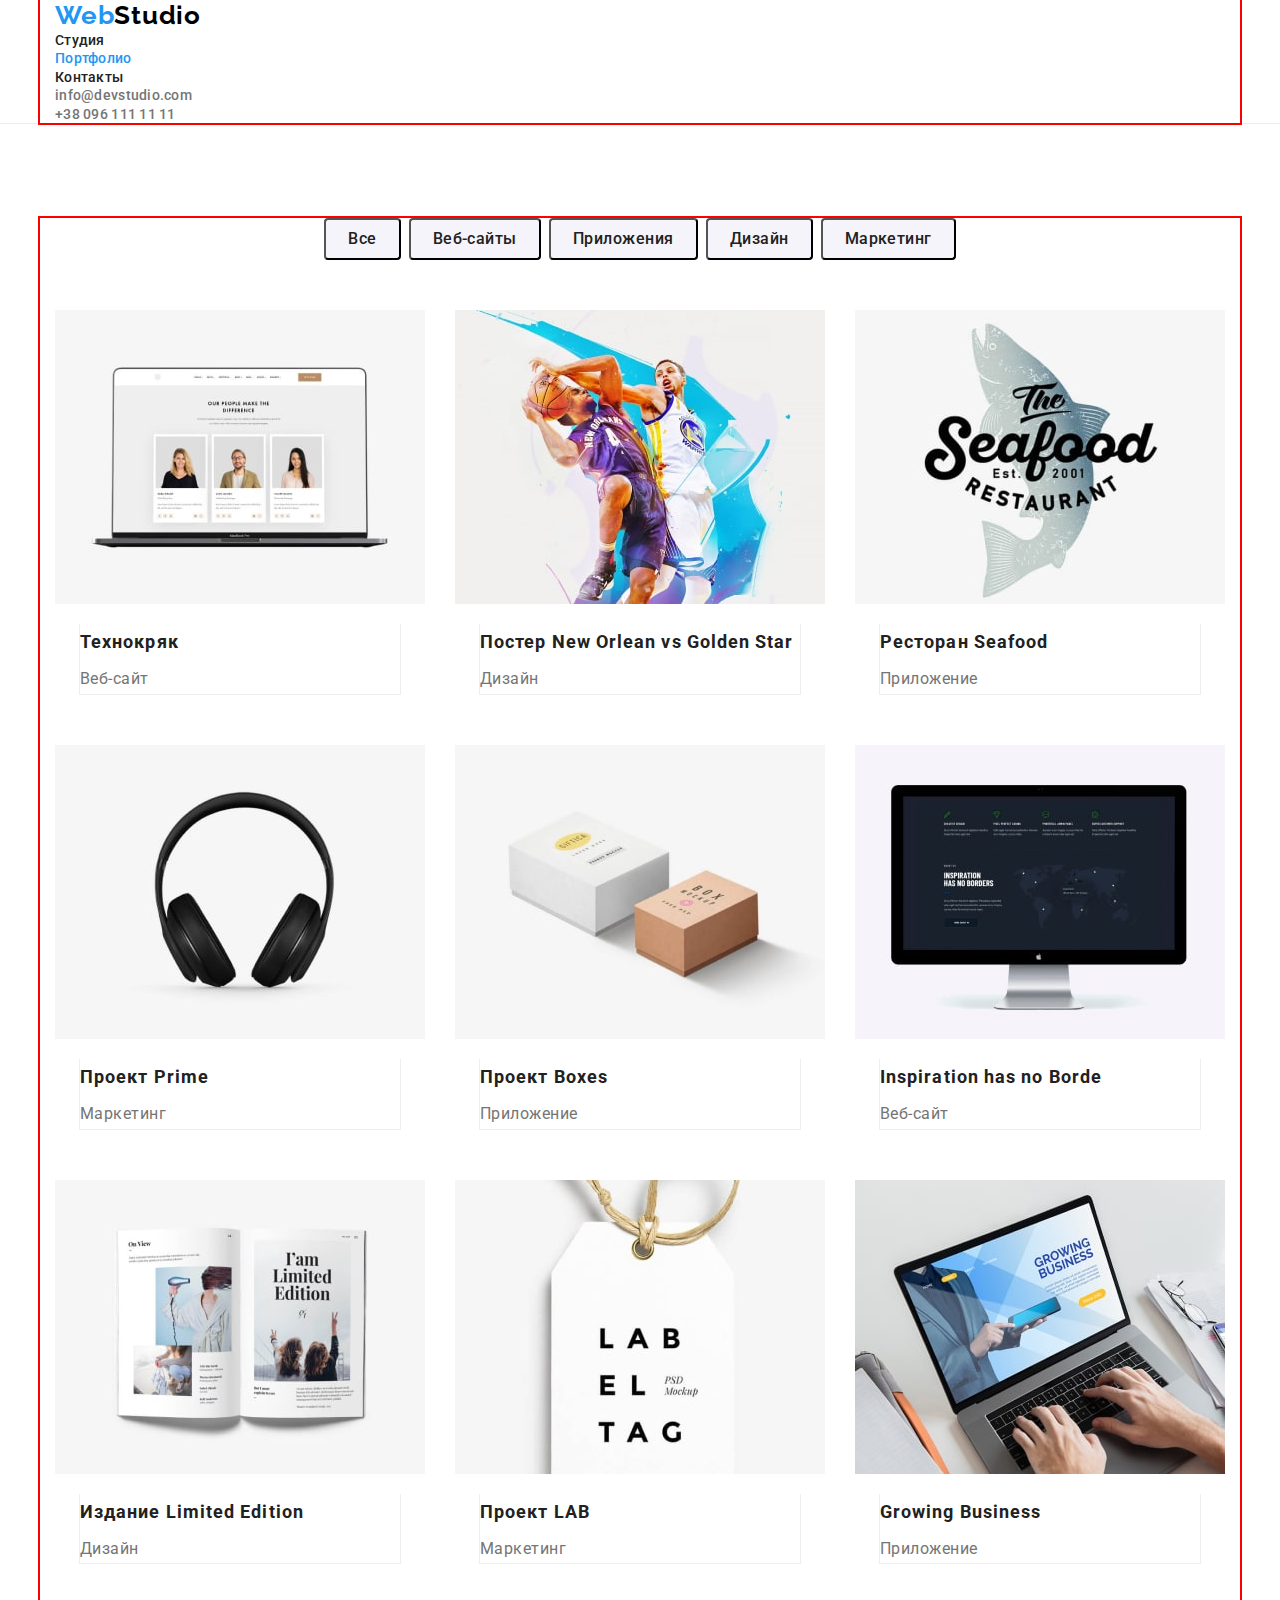
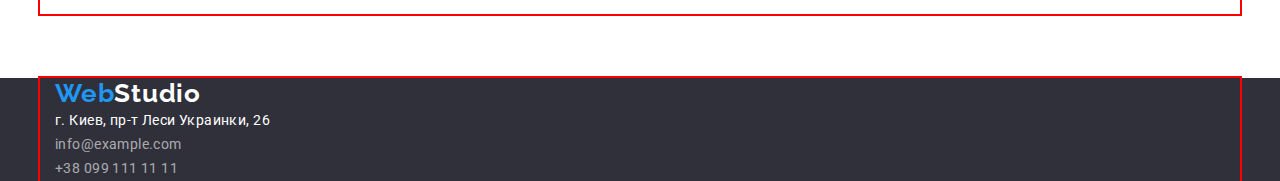
==== commit 3c6fa02a: "Закончил стили секции Портфолио" ====
--- a/portfolio.html
+++ b/portfolio.html
@@ -50,7 +50,7 @@
 
         <main>
             <!-- Портфолио -->
-            <section class="portfolio">
+            <section class="portfolio section">
                 <div class="container">
                     <h1 class="visually-hidden">Портфолио</h1>
 
@@ -104,9 +104,13 @@
                                     width="370"
                                     height="294"
                                 />
-                                <h2 class="card-set-title">Постер <span lang="en">New Orlean vs Golden Star</span></h2>
-                                <p class="card-set-text">Дизайн</p></a
-                            >
+                                <div class="card-set-content">
+                                    <h2 class="card-set-title">
+                                        Постер <span lang="en">New Orlean vs Golden Star</span>
+                                    </h2>
+                                    <p class="card-set-text">Дизайн</p>
+                                </div>
+                            </a>
                         </li>
 
                         <li class="card-set-item">
@@ -118,9 +122,11 @@
                                     width="370"
                                     height="294"
                                 />
-                                <h2 class="card-set-title">Ресторан <span lang="en">Seafood</span></h2>
-                                <p class="card-set-text">Приложение</p></a
-                            >
+                                <div class="card-set-content">
+                                    <h2 class="card-set-title">Ресторан <span lang="en">Seafood</span></h2>
+                                    <p class="card-set-text">Приложение</p>
+                                </div>
+                            </a>
                         </li>
 
                         <li class="card-set-item">
@@ -132,9 +138,11 @@
                                     width="370"
                                     height="294"
                                 />
-                                <h2 class="card-set-title">Проект <span lang="en">Prime</span></h2>
-                                <p class="card-set-text">Маркетинг</p></a
-                            >
+                                <div class="card-set-content">
+                                    <h2 class="card-set-title">Проект <span lang="en">Prime</span></h2>
+                                    <p class="card-set-text">Маркетинг</p>
+                                </div>
+                            </a>
                         </li>
 
                         <li class="card-set-item">
@@ -146,9 +154,11 @@
                                     width="370"
                                     height="294"
                                 />
-                                <h2 class="card-set-title">Проект <span lang="en">Boxes</span></h2>
-                                <p class="card-set-text">Приложение</p></a
-                            >
+                                <div class="card-set-content">
+                                    <h2 class="card-set-title">Проект <span lang="en">Boxes</span></h2>
+                                    <p class="card-set-text">Приложение</p>
+                                </div>
+                            </a>
                         </li>
 
                         <li class="card-set-item">
@@ -160,9 +170,11 @@
                                     width="370"
                                     height="294"
                                 />
-                                <h2 class="card-set-title" lang="en">Inspiration has no Borde</h2>
-                                <p class="card-set-text">Веб-сайт</p></a
-                            >
+                                <div class="card-set-content">
+                                    <h2 class="card-set-title" lang="en">Inspiration has no Borde</h2>
+                                    <p class="card-set-text">Веб-сайт</p>
+                                </div>
+                            </a>
                         </li>
 
                         <li class="card-set-item">
@@ -174,9 +186,11 @@
                                     width="370"
                                     height="294"
                                 />
-                                <h2 class="card-set-title">Издание <span lang="en">Limited Edition</span></h2>
-                                <p class="card-set-text">Дизайн</p></a
-                            >
+                                <div class="card-set-content">
+                                    <h2 class="card-set-title">Издание <span lang="en">Limited Edition</span></h2>
+                                    <p class="card-set-text">Дизайн</p>
+                                </div>
+                            </a>
                         </li>
 
                         <li class="card-set-item">
@@ -188,9 +202,11 @@
                                     width="370"
                                     height="294"
                                 />
-                                <h2 class="card-set-title">Проект LAB</h2>
-                                <p class="card-set-text">Маркетинг</p></a
-                            >
+                                <div class="card-set-content">
+                                    <h2 class="card-set-title">Проект LAB</h2>
+                                    <p class="card-set-text">Маркетинг</p>
+                                </div>
+                            </a>
                         </li>
 
                         <li class="card-set-item">
@@ -202,9 +218,11 @@
                                     width="370"
                                     height="294"
                                 />
-                                <h2 class="card-set-title" lang="en">Growing Business</h2>
-                                <p class="card-set-text">Приложение</p></a
-                            >
+                                <div class="card-set-content">
+                                    <h2 class="card-set-title" lang="en">Growing Business</h2>
+                                    <p class="card-set-text">Приложение</p>
+                                </div>
+                            </a>
                         </li>
                     </ul>
                 </div>
--- a/css/styles.css
+++ b/css/styles.css
@@ -29,12 +29,20 @@
     background-color: var(--main-bg-color);
 }
 
+/* -------Снимаем стили списков------ */
 .list {
     list-style: none;
 }
 
+/* -------Снимаем стили ссылок------ */
 .link {
     text-decoration: none;
+}
+
+img {
+    display: block;
+    max-width: 100%;
+    height: auto;
 }
 
 /* -------Скрываем заголовок секции------- */
@@ -321,14 +329,15 @@
 }
 
 /* -------Портфолио------- */
-.portfolio {
+.section {
+    margin-top: 94px;
     margin-bottom: 94px;
 }
 
+/* -------Навигация для секции Портфолио------- */
 .portfolio-list {
     display: flex;
     justify-content: center;
-    padding-top: 94px;
     padding-bottom: 50px;
 }
 
@@ -341,7 +350,6 @@
     margin-right: 8px;
 }
 
-/* -------Навигация для секции Портфолио------- */
 .portfolio-button {
     padding: 6px 22px;
 
@@ -372,6 +380,8 @@
     letter-spacing: 0.06em;
 
     color: var(--secondary-text-color);
+
+    margin-bottom: 4px;
 }
 
 .card-set-text {
@@ -387,17 +397,19 @@
     display: flex;
     flex-wrap: wrap;
 
-    margin-top: calc( -1 * var(--card-set-gap));
-    margin-left: calc( -1 * var(--card-set-gap));
+    margin-right: calc( -1 * var(--card-set-gap));
+    margin-bottom: calc( -1 * var(--card-set-gap));
 }
 
 .card-set > .card-set-item {
     flex-basis: calc(100% / 3 - var(--card-set-gap));
 
-    margin-top: var(--card-set-gap);
-    margin-left: var(--card-set-gap);
+    margin-right: var(--card-set-gap);
+    margin-bottom: var(--card-set-gap);
 }
 
 .card-set-content {
-    padding: 20px 24px;
+    margin: 20px 24px;
+    border: 1px solid #eeeeee;
+    border-top: unset;
 }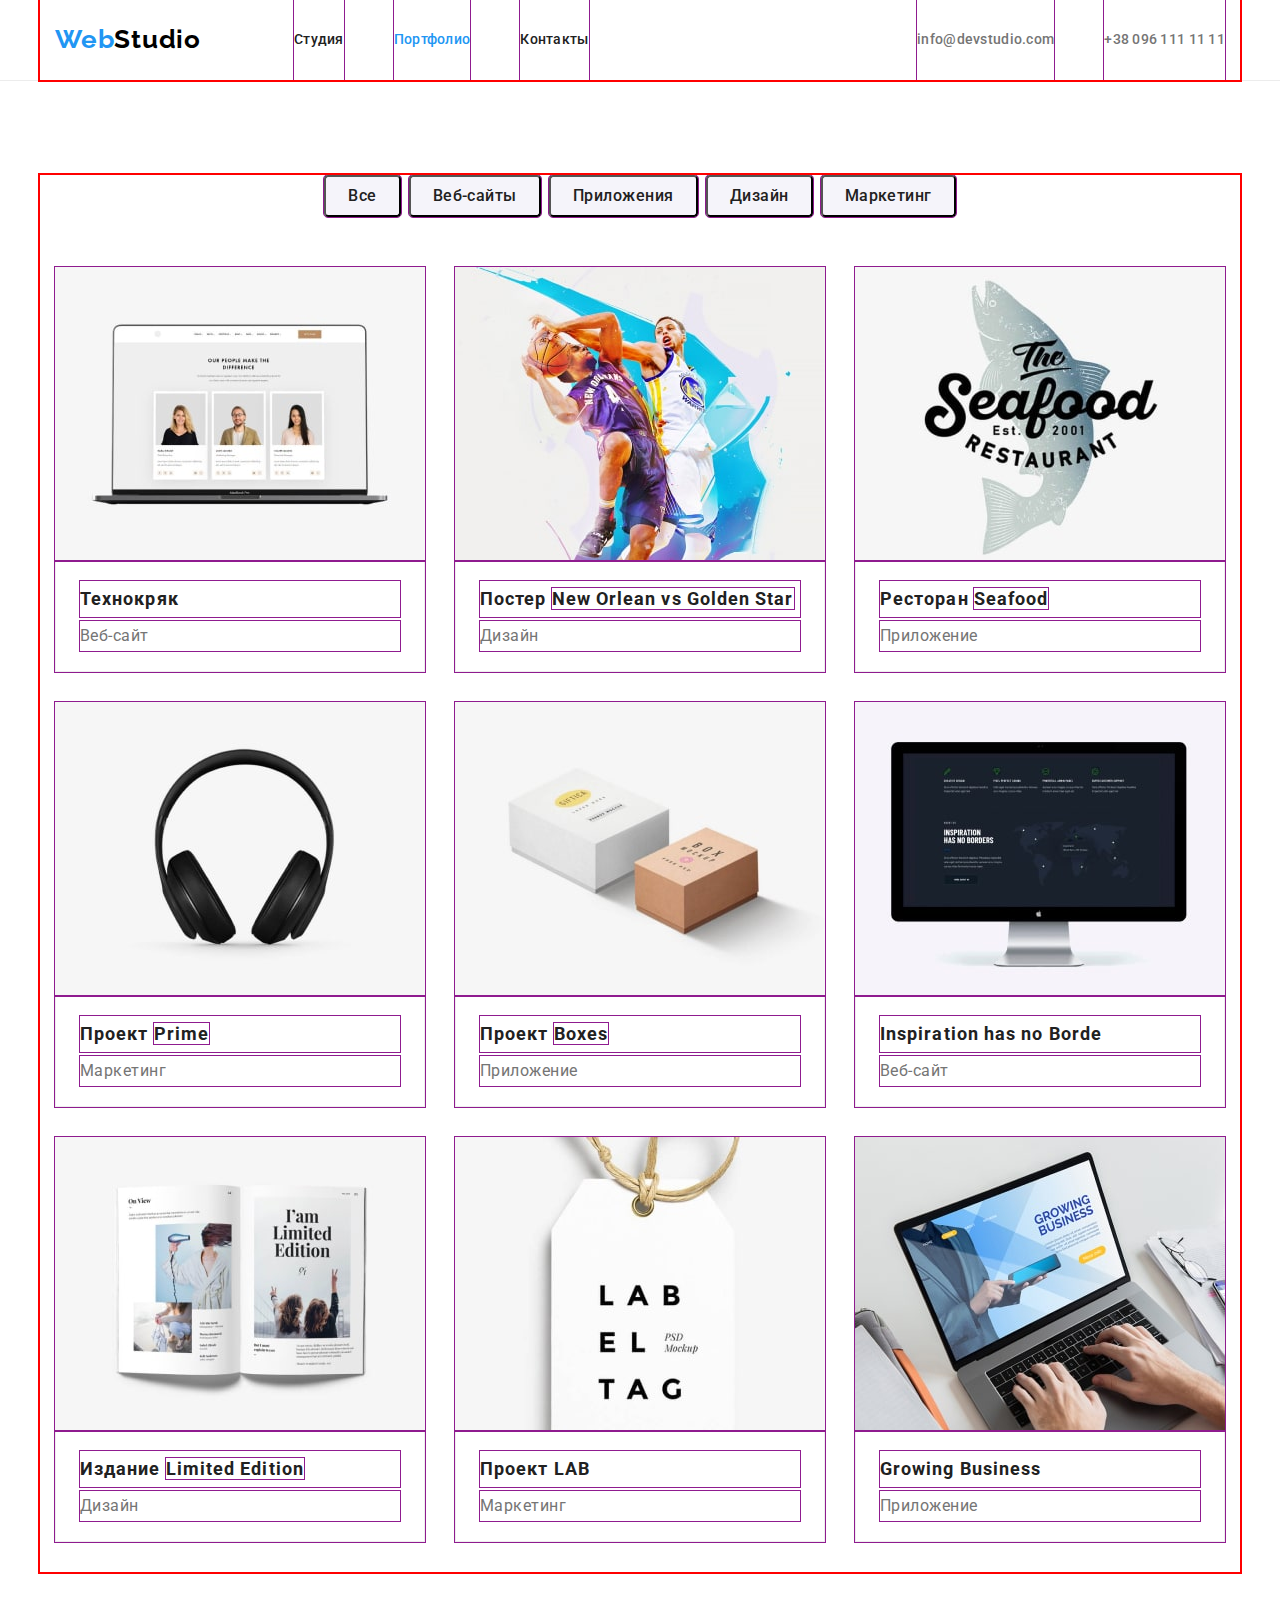
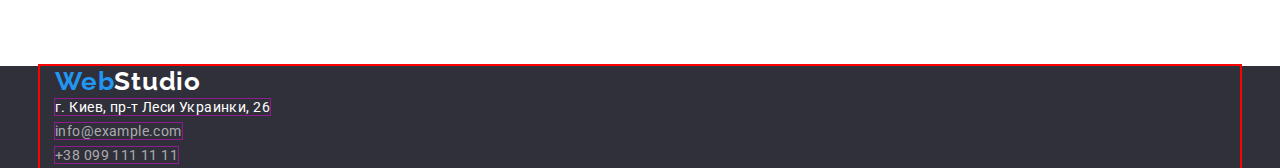
==== commit bb478a1a: "Прописал стили хедеру и секциям основной страницы" ====
--- a/portfolio.html
+++ b/portfolio.html
@@ -29,10 +29,14 @@
                         <li class="header-item">
                             <a class="header-link link" href="./index.html">Студия</a>
                         </li>
+
                         <li class="header-item">
                             <a class="header-link link active-page" href="./portfolio.html">Портфолио</a>
                         </li>
-                        <li class="header-item"><a class="header-link link" href="">Контакты</a></li>
+
+                        <li class="header-item">
+                            <a class="header-link link" href="">Контакты</a>
+                        </li>
                     </ul>
                 </nav>
 
--- a/css/styles.css
+++ b/css/styles.css
@@ -1,12 +1,12 @@
 :root {
---main-text-color: #757575;
---secondary-text-color: #212121;
---accent-link-color: #2196f3;
---main-bg-color: #ffffff;
---secondary-bg-color: #f5f4fa;
---hero-footer-bg-color: #2f303a;
-
---card-set-gap: 30px;
+    --main-text-color: #757575;
+    --secondary-text-color: #212121;
+    --accent-link-color: #2196f3;
+    --main-bg-color: #ffffff;
+    --secondary-bg-color: #f5f4fa;
+    --hero-footer-bg-color: #2f303a;
+
+    --card-set-gap: 30px;
 }
 
 /* -------Ресет стилей------- */
@@ -17,14 +17,14 @@
 *,
 *::before,
 *::after {
-  box-sizing: inherit;
-  margin: 0 auto;
-  padding-left: 0;
-  padding-right: 0;
+    box-sizing: inherit;
+    margin: 0 auto;
+    padding-left: 0;
+    padding-right: 0;
 }
 
 body {
-    font-family: 'Roboto', sans-serif;
+    font-family: "Roboto", sans-serif;
     color: var(--main-text-color);
     background-color: var(--main-bg-color);
 }
@@ -68,23 +68,52 @@
     outline: 2px solid red;
 }
 
+/* ! Убрать рамки */
+li * {
+    outline: 1px solid rgb(143, 27, 143);
+}
+
 /* -------Шапка------- */
 .header {
-    border-bottom: 1px solid #ECECEC;
+    border-color: var(--main-bg-color);
+    border-bottom: 1px solid #ececec;
+}
+
+.header > .container {
+    display: flex;
+    align-items: center;
+}
+.header-navigation {
+    display: flex;
+    align-items: center;
+    margin-left: 0;
+    margin-right: 0;
 }
 
 .logo {
-    font-family: 'Raleway', sans-serif;
+    font-family: "Raleway", sans-serif;
     font-weight: 700;
     font-size: 26px;
     line-height: 1.19;
     letter-spacing: 0.03em;
 
     color: #000000;
+
+    margin-right: 93px;
+    padding-top: 24px;
+    padding-bottom: 25px;
 }
 
 .logo .accent {
-    color: #2196F3;
+    color: #2196f3;
+}
+
+.header-list {
+    display: flex;
+}
+
+.header-item:not(:last-child) {
+    margin-right: 50px;
 }
 
 .header-link,
@@ -95,6 +124,10 @@
     letter-spacing: 0.02em;
 
     color: #212121;
+
+    display: block;
+    padding-top: 32px;
+    padding-bottom: 32px;
 }
 
 .header-link.active-page {
@@ -107,8 +140,18 @@
 }
 
 /* -------Contacts------- */
+.header-contacts {
+    display: flex;
+    align-items: center;
+}
+
+.header-contacts {
+    margin-right: 0;
+    margin-left: auto;
+}
+
 .header-contacts-link {
-    color: #757575;
+    color: var(--main-text-color);
 }
 
 .header-contacts-link:hover,
@@ -116,7 +159,11 @@
     color: var(--accent-link-color);
 }
 
-/* !-------Герой------- */
+.header-contacts-item:not(:last-child) {
+    margin-right: 50px;
+}
+
+/* -------Герой------- */
 .hero {
     background: var(--hero-footer-bg-color);
 }
@@ -127,7 +174,7 @@
     height: 600px;
 }
 
-.hero-title { 
+.hero-title {
     margin-left: 0;
     margin-right: 0;
     padding-top: 200px;
@@ -143,13 +190,13 @@
     letter-spacing: 0.06em;
     text-transform: uppercase;
 
-    color: #FFFFFF;
-}
- 
+    color: #ffffff;
+}
+
 .hero-button {
     display: block;
     margin: 0 auto;
-    width: 200px;
+    min-width: 200px;
     height: 50px;
 
     font-weight: 700;
@@ -158,8 +205,8 @@
     letter-spacing: 0.06em;
     text-align: center;
 
-    color: #FFFFFF;
-    background: #2196F3;
+    color: #ffffff;
+    background: #2196f3;
 
     border-radius: 4px;
     cursor: pointer;
@@ -169,34 +216,35 @@
 
 .hero-button:hover,
 .hero-button:focus {
-    background-color: #188CE8;
-}
-
-/* -------Особенности------- */ 
+    background-color: #188ce8;
+}
+
+/* -------Особенности------- */
 .features {
     padding-top: 94px;
-    padding-bottom: 47px;
-    
-}
-
-.visually-hidden {
-  position: absolute;
-  width: 1px;
-  height: 1px;
-  margin: -1px;
-  border: 0;
-  padding: 0;
-  white-space: nowrap;
-  clip-path: inset(100%);
-  clip: rect(0 0 0 0);
-  overflow: hidden;
+    padding-bottom: 94px;
+}
+
+.container > .features-list {
+    display: flex;
+    flex-direction: row;
+}
+
+.features-list {
+    align-items: center;
 }
 
 .features-item {
-    width: 270px;
+    margin-left: 0;
+    margin-right: 0;
+}
+
+.features-item:not(:last-child) {
+    margin-right: 30px;
 }
 
 .features-title {
+    margin-bottom: 10px;
     font-weight: 700;
     font-size: 14px;
     line-height: 1.14;
@@ -207,7 +255,6 @@
 }
 
 .features-item-text {
-    padding-top: 10px;
     font-size: 14px;
     line-height: 1.71;
     letter-spacing: 0.03em;
@@ -215,13 +262,11 @@
 
 /* -------Чем мы занимаемся------- */
 .works {
-    padding-top: 47px;
-    padding-bottom: 47px;
+    padding-bottom: 94px;
 }
 
 .works-title {
-    width: 376px;
-    padding-bottom: 50px;
+    margin-bottom: 50px;
 
     font-weight: 700;
     font-size: 36px;
@@ -232,54 +277,76 @@
     color: var(--secondary-text-color);
 }
 
+.works-list {
+    display: flex;
+    flex-direction: row;
+}
+
 .works-item {
     width: 370px;
+    margin-left: 0;
+    margin-right: 0;
+}
+
+.works-item:not(:last-child) {
+    margin-right: 30px;
 }
 
 /* -------Наша команда------- */
 .team {
-    padding-top: 47px;
     background-color: var(--secondary-bg-color);
 }
 
-.team-list {
-    padding-bottom: 50px;
-}
-
-.team-item {
-    width: 270px;
-}
-
-.team-image {
-    padding-bottom: 30px;
+.team > .container {
+    padding-top: 94px;
+    padding-bottom: 94px;
+}
+
+.container > .team-list {
+    display: flex;
+    flex-direction: row;
 }
 
 .team-title {
-    width: 264px;
-    padding-bottom: 50px;
-
     font-weight: 700;
     font-size: 36px;
     line-height: 1.17;
     text-align: center;
     letter-spacing: 0.03em;
     color: var(--secondary-text-color);
+
+    margin-bottom: 50px;
+}
+
+.team-item {
+    border-bottom: 1px solid transparent;
+    border-radius: 0px 0px 4px 4px;
+
+    box-shadow: 0px 1px 3px rgba(0, 0, 0, 0.12), 0px 1px 1px rgba(0, 0, 0, 0.14), 0px 2px 1px rgba(0, 0, 0, 0.2);
+}
+
+.team-item:not(:last-child) {
+    margin-right: 30px;
+}
+
+.team-item-content {
+    text-align: center;
+    padding-top: 30px;
+    padding-bottom: 30px;
 }
 
 .team-item-title {
-    padding-bottom: 10px;
-
     font-weight: 500;
     font-size: 16px;
     line-height: 1.19;
     letter-spacing: 0.03em;
 
     color: var(--secondary-text-color);
+
+    margin-bottom: 10px;
 }
 
 .team-item-text {
-    padding-bottom: 30px;
-
     font-size: 16px;
     line-height: 1.19;
     letter-spacing: 0.03em;
@@ -298,10 +365,12 @@
     letter-spacing: 0.03em;
 
     color: #ffffff;
-}
-
-.footer-logo .accent {
-    color: #2196F3;
+
+    width: 145px;
+}
+
+.footer-logo > .accent {
+    color: #2196f3;
 }
 
 .footer-list {
@@ -314,7 +383,7 @@
     line-height: 1.71;
     letter-spacing: 0.03em;
 
-    color: #FFFFFF;
+    color: #ffffff;
 }
 
 .footer-contacts-link {
@@ -324,14 +393,14 @@
 .footer-address:hover,
 .footer-address:focus,
 .footer-contacts-link:hover,
-.footer-contacts-link:focus{
+.footer-contacts-link:focus {
     color: var(--accent-link-color);
 }
 
 /* -------Портфолио------- */
-.section {
+.portfolio {
     margin-top: 94px;
-    margin-bottom: 94px;
+    margin-bottom: calc(94px + var(--card-set-gap));
 }
 
 /* -------Навигация для секции Портфолио------- */
@@ -343,7 +412,6 @@
 
 .portfolio-item {
     margin: 0;
-
 }
 
 .portfolio-item:not(:last-child) {
@@ -376,7 +444,7 @@
 .card-set-title {
     font-weight: 700;
     font-size: 18px;
-    line-height: 2.0;
+    line-height: 2;
     letter-spacing: 0.06em;
 
     color: var(--secondary-text-color);
@@ -397,8 +465,8 @@
     display: flex;
     flex-wrap: wrap;
 
-    margin-right: calc( -1 * var(--card-set-gap));
-    margin-bottom: calc( -1 * var(--card-set-gap));
+    margin-right: calc(-1 * var(--card-set-gap));
+    margin-bottom: calc(-1 * var(--card-set-gap));
 }
 
 .card-set > .card-set-item {
@@ -409,7 +477,7 @@
 }
 
 .card-set-content {
-    margin: 20px 24px;
+    padding: 20px 24px;
     border: 1px solid #eeeeee;
     border-top: unset;
-}+}
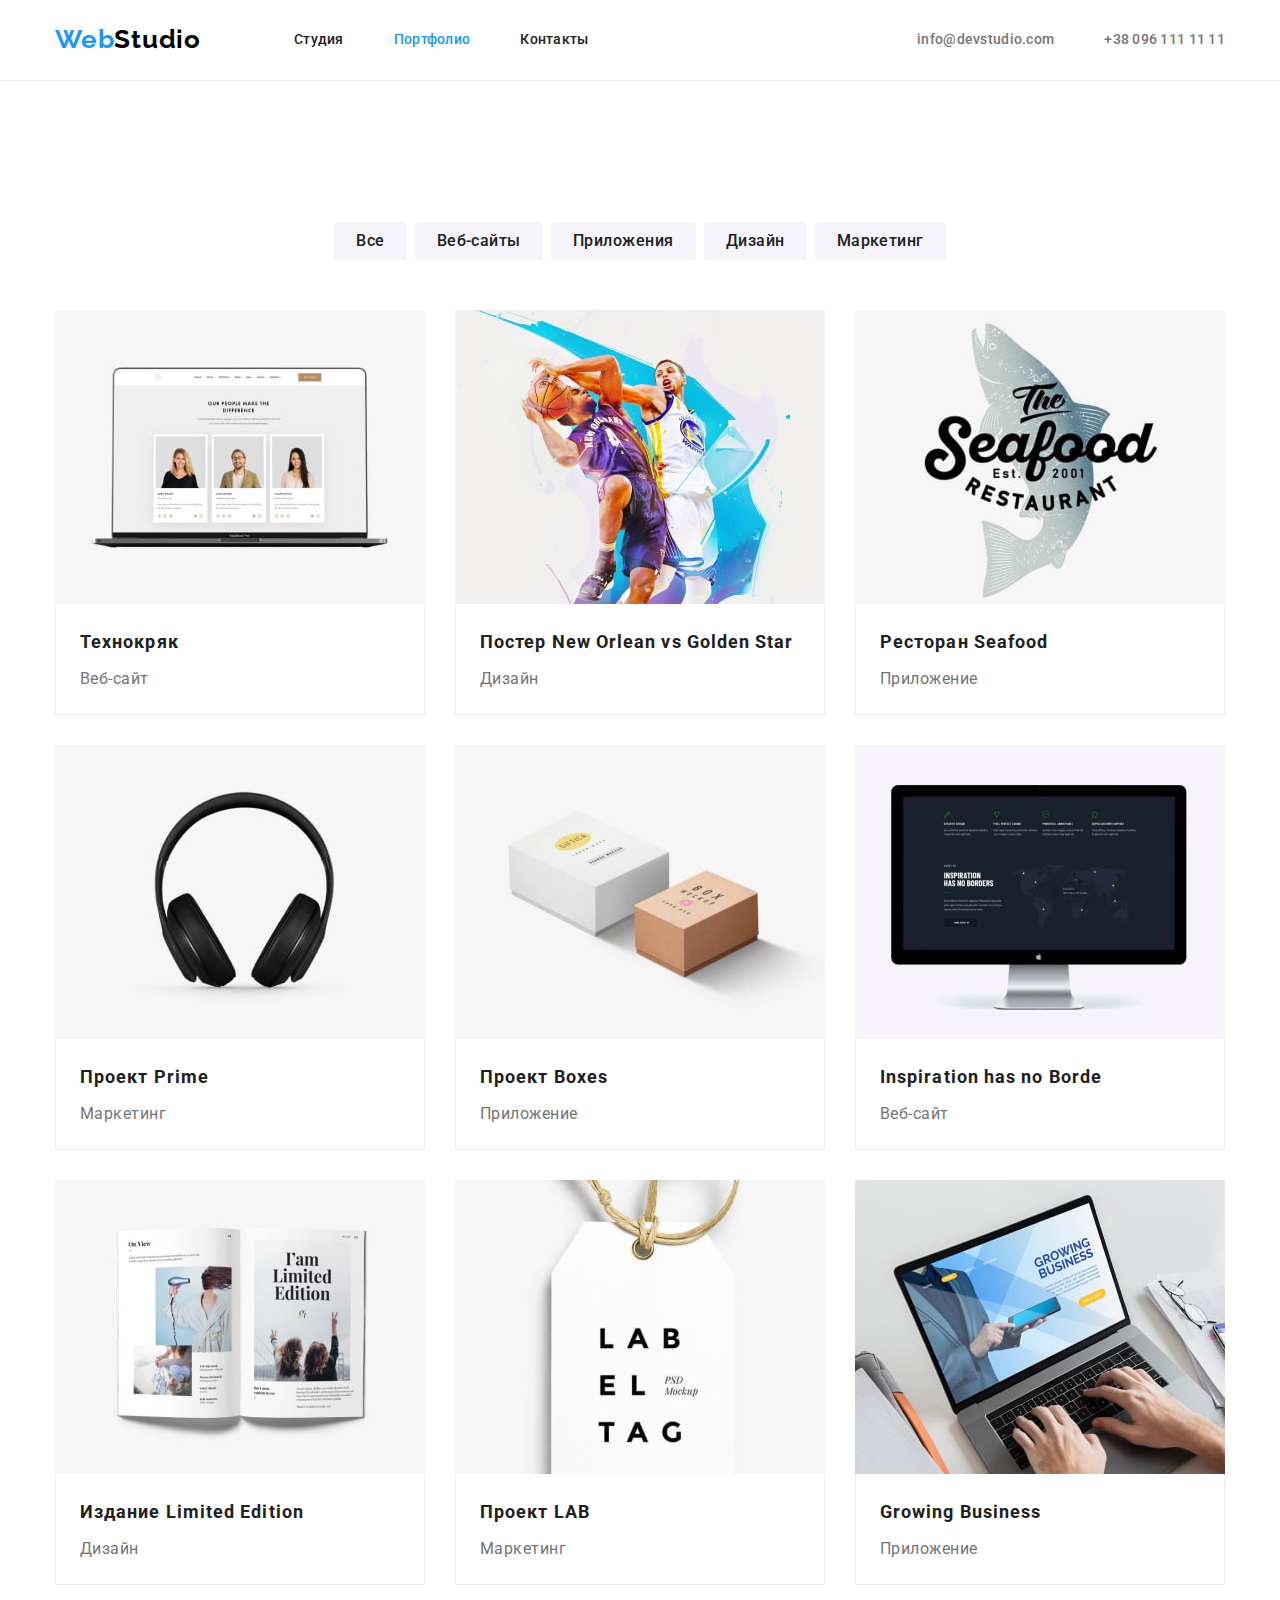
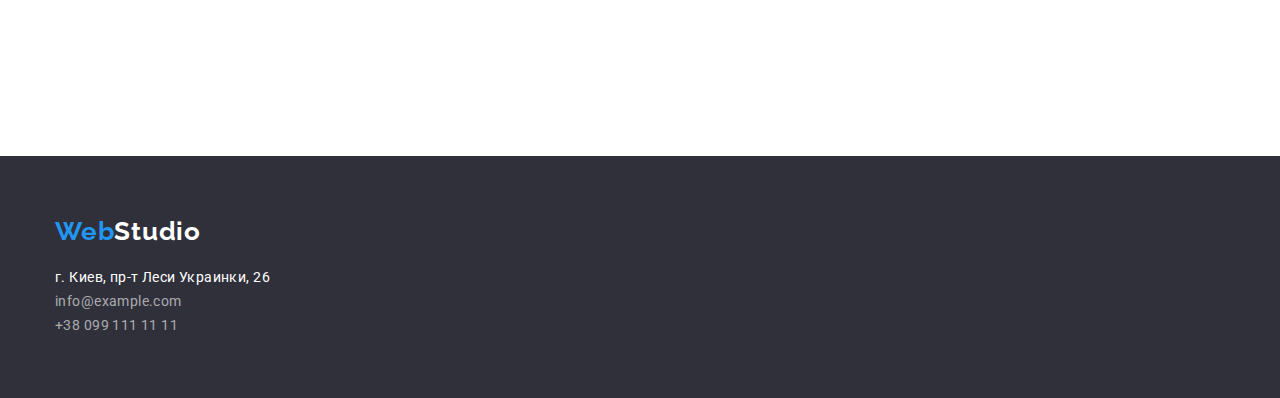
==== commit 57e3423f: "Дописал стили футера" ====
--- a/portfolio.html
+++ b/portfolio.html
@@ -5,16 +5,10 @@
         <meta http-equiv="X-UA-Compatible" content="IE=edge" />
         <meta name="viewport" content="width=device-width, initial-scale=1.0" />
         <title>goit-markup-hw-02</title>
-        <link
-            rel="stylesheet"
-            href="https://cdnjs.cloudflare.com/ajax/libs/modern-normalize/1.1.0/modern-normalize.min.css"
-        />
+        <link rel="stylesheet" href="https://cdnjs.cloudflare.com/ajax/libs/modern-normalize/1.1.0/modern-normalize.min.css" />
         <link rel="preconnect" href="https://fonts.googleapis.com" />
         <link rel="preconnect" href="https://fonts.gstatic.com" crossorigin />
-        <link
-            href="https://fonts.googleapis.com/css2?family=Raleway:wght@700&family=Roboto:wght@400;500;700;900&display=swap"
-            rel="stylesheet"
-        />
+        <link href="https://fonts.googleapis.com/css2?family=Raleway:wght@700&family=Roboto:wght@400;500;700;900&display=swap" rel="stylesheet" />
         <link rel="stylesheet" href="./css/styles.css" />
     </head>
 
@@ -85,13 +79,7 @@
                     <ul class="card-set list">
                         <li class="card-set-item">
                             <a class="card-set-link link" href="">
-                                <img
-                                    class="card-set-image"
-                                    src="./images/portfolio/portfolio-1-min.jpg"
-                                    alt="Технокряк"
-                                    width="370"
-                                    height="294"
-                                />
+                                <img class="card-set-image" src="./images/portfolio/portfolio-1-min.jpg" alt="Технокряк" width="370" height="294" />
                                 <div class="card-set-content">
                                     <h2 class="card-set-title">Технокряк</h2>
                                     <p class="card-set-text">Веб-сайт</p>
@@ -109,9 +97,7 @@
                                     height="294"
                                 />
                                 <div class="card-set-content">
-                                    <h2 class="card-set-title">
-                                        Постер <span lang="en">New Orlean vs Golden Star</span>
-                                    </h2>
+                                    <h2 class="card-set-title">Постер <span lang="en">New Orlean vs Golden Star</span></h2>
                                     <p class="card-set-text">Дизайн</p>
                                 </div>
                             </a>
@@ -199,13 +185,7 @@
 
                         <li class="card-set-item">
                             <a class="card-set-link link" href=""
-                                ><img
-                                    class="card-set-image"
-                                    src="./images/portfolio/portfolio-8-min.jpg"
-                                    alt="Проект LAB"
-                                    width="370"
-                                    height="294"
-                                />
+                                ><img class="card-set-image" src="./images/portfolio/portfolio-8-min.jpg" alt="Проект LAB" width="370" height="294" />
                                 <div class="card-set-content">
                                     <h2 class="card-set-title">Проект LAB</h2>
                                     <p class="card-set-text">Маркетинг</p>
--- a/css/styles.css
+++ b/css/styles.css
@@ -10,14 +10,10 @@
 }
 
 /* -------Ресет стилей------- */
-html {
-    box-sizing: border-box;
-}
-
 *,
 *::before,
 *::after {
-    box-sizing: inherit;
+    box-sizing: border-box;
     margin: 0 auto;
     padding-left: 0;
     padding-right: 0;
@@ -39,6 +35,7 @@
     text-decoration: none;
 }
 
+/* -------Задаем стили картинкам------ */
 img {
     display: block;
     max-width: 100%;
@@ -64,13 +61,12 @@
     width: 1200px;
     margin: 0 auto;
     padding: 0 15px;
-
-    outline: 2px solid red;
-}
-
-/* ! Убрать рамки */
-li * {
-    outline: 1px solid rgb(143, 27, 143);
+}
+
+/* -------Паддинги для секций------- */
+.section {
+    padding-top: 47px;
+    padding-bottom: 47px;
 }
 
 /* -------Шапка------- */
@@ -91,17 +87,16 @@
 }
 
 .logo {
-    font-family: "Raleway", sans-serif;
-    font-weight: 700;
-    font-size: 26px;
-    line-height: 1.19;
-    letter-spacing: 0.03em;
-
-    color: #000000;
-
     margin-right: 93px;
     padding-top: 24px;
     padding-bottom: 25px;
+
+    font-family: "Raleway", sans-serif;
+    font-weight: 700;
+    font-size: 26px;
+    line-height: 1.19;
+    letter-spacing: 0.03em;
+    color: #000000;
 }
 
 .logo .accent {
@@ -118,16 +113,15 @@
 
 .header-link,
 .header-contacts-link {
+    display: block;
+    padding-top: 32px;
+    padding-bottom: 32px;
+
     font-weight: 500;
     font-size: 14px;
     line-height: 1.14;
     letter-spacing: 0.02em;
-
     color: #212121;
-
-    display: block;
-    padding-top: 32px;
-    padding-bottom: 32px;
 }
 
 .header-link.active-page {
@@ -165,31 +159,19 @@
 
 /* -------Герой------- */
 .hero {
+    text-align: center;
     background: var(--hero-footer-bg-color);
 }
 
-.hero > .container {
-    display: flex;
-    flex-wrap: wrap;
-    height: 600px;
-}
-
 .hero-title {
-    margin-left: 0;
-    margin-right: 0;
-    padding-top: 200px;
-    padding-bottom: 30px;
-    padding-left: 245px;
-    padding-right: 245px;
-    align-items: center;
+    display: block;
+    padding: 200px 235px 30px;
 
     font-weight: 900;
     font-size: 44px;
     line-height: 1.36;
-    text-align: center;
     letter-spacing: 0.06em;
     text-transform: uppercase;
-
     color: #ffffff;
 }
 
@@ -197,21 +179,17 @@
     display: block;
     margin: 0 auto;
     min-width: 200px;
-    height: 50px;
 
     font-weight: 700;
     font-size: 16px;
     line-height: 1.87;
     letter-spacing: 0.06em;
-    text-align: center;
-
     color: #ffffff;
     background: #2196f3;
 
+    border: 1px solid transparent;
     border-radius: 4px;
     cursor: pointer;
-
-    align-items: center;
 }
 
 .hero-button:hover,
@@ -219,18 +197,17 @@
     background-color: #188ce8;
 }
 
+.hero > .container {
+    padding-bottom: 200px;
+}
+
 /* -------Особенности------- */
 .features {
     padding-top: 94px;
-    padding-bottom: 94px;
-}
-
-.container > .features-list {
-    display: flex;
-    flex-direction: row;
 }
 
 .features-list {
+    display: flex;
     align-items: center;
 }
 
@@ -245,26 +222,24 @@
 
 .features-title {
     margin-bottom: 10px;
+
     font-weight: 700;
     font-size: 14px;
     line-height: 1.14;
     letter-spacing: 0.03em;
     text-transform: uppercase;
-
     color: var(--secondary-text-color);
 }
 
 .features-item-text {
+    width: 270px;
+
     font-size: 14px;
     line-height: 1.71;
     letter-spacing: 0.03em;
 }
 
 /* -------Чем мы занимаемся------- */
-.works {
-    padding-bottom: 94px;
-}
-
 .works-title {
     margin-bottom: 50px;
 
@@ -273,7 +248,6 @@
     line-height: 1.67;
     text-align: center;
     letter-spacing: 0.03em;
-
     color: var(--secondary-text-color);
 }
 
@@ -295,6 +269,7 @@
 /* -------Наша команда------- */
 .team {
     background-color: var(--secondary-bg-color);
+    padding-bottom: 0;
 }
 
 .team > .container {
@@ -308,14 +283,14 @@
 }
 
 .team-title {
+    margin-bottom: 50px;
+
     font-weight: 700;
     font-size: 36px;
     line-height: 1.17;
     text-align: center;
     letter-spacing: 0.03em;
     color: var(--secondary-text-color);
-
-    margin-bottom: 50px;
 }
 
 .team-item {
@@ -336,14 +311,13 @@
 }
 
 .team-item-title {
+    margin-bottom: 10px;
+
     font-weight: 500;
     font-size: 16px;
     line-height: 1.19;
     letter-spacing: 0.03em;
-
     color: var(--secondary-text-color);
-
-    margin-bottom: 10px;
 }
 
 .team-item-text {
@@ -355,6 +329,8 @@
 /* -------Футер------- */
 .footer {
     background-color: var(--hero-footer-bg-color);
+
+    padding-top: 60px;
 }
 
 .footer-logo {
@@ -363,10 +339,7 @@
     font-size: 26px;
     line-height: 1.19;
     letter-spacing: 0.03em;
-
     color: #ffffff;
-
-    width: 145px;
 }
 
 .footer-logo > .accent {
@@ -375,6 +348,9 @@
 
 .footer-list {
     font-style: normal;
+
+    margin-top: 20px;
+    padding-bottom: 60px;
 }
 
 .footer-address,
@@ -382,7 +358,6 @@
     font-size: 14px;
     line-height: 1.71;
     letter-spacing: 0.03em;
-
     color: #ffffff;
 }
 
@@ -426,11 +401,11 @@
     line-height: 1.62;
     text-align: center;
     letter-spacing: 0.03em;
-
     background-color: var(--secondary-bg-color);
     color: #212121;
 
     cursor: pointer;
+    border: 0;
     border-radius: 4px;
 }
 
@@ -442,21 +417,19 @@
 
 /* -------Портфолио Примеры работ------- */
 .card-set-title {
+    margin-bottom: 4px;
+
     font-weight: 700;
     font-size: 18px;
     line-height: 2;
     letter-spacing: 0.06em;
-
     color: var(--secondary-text-color);
-
-    margin-bottom: 4px;
 }
 
 .card-set-text {
     font-size: 16px;
     line-height: 1.87;
     letter-spacing: 0.03em;
-
     color: var(--main-text-color);
 }
 
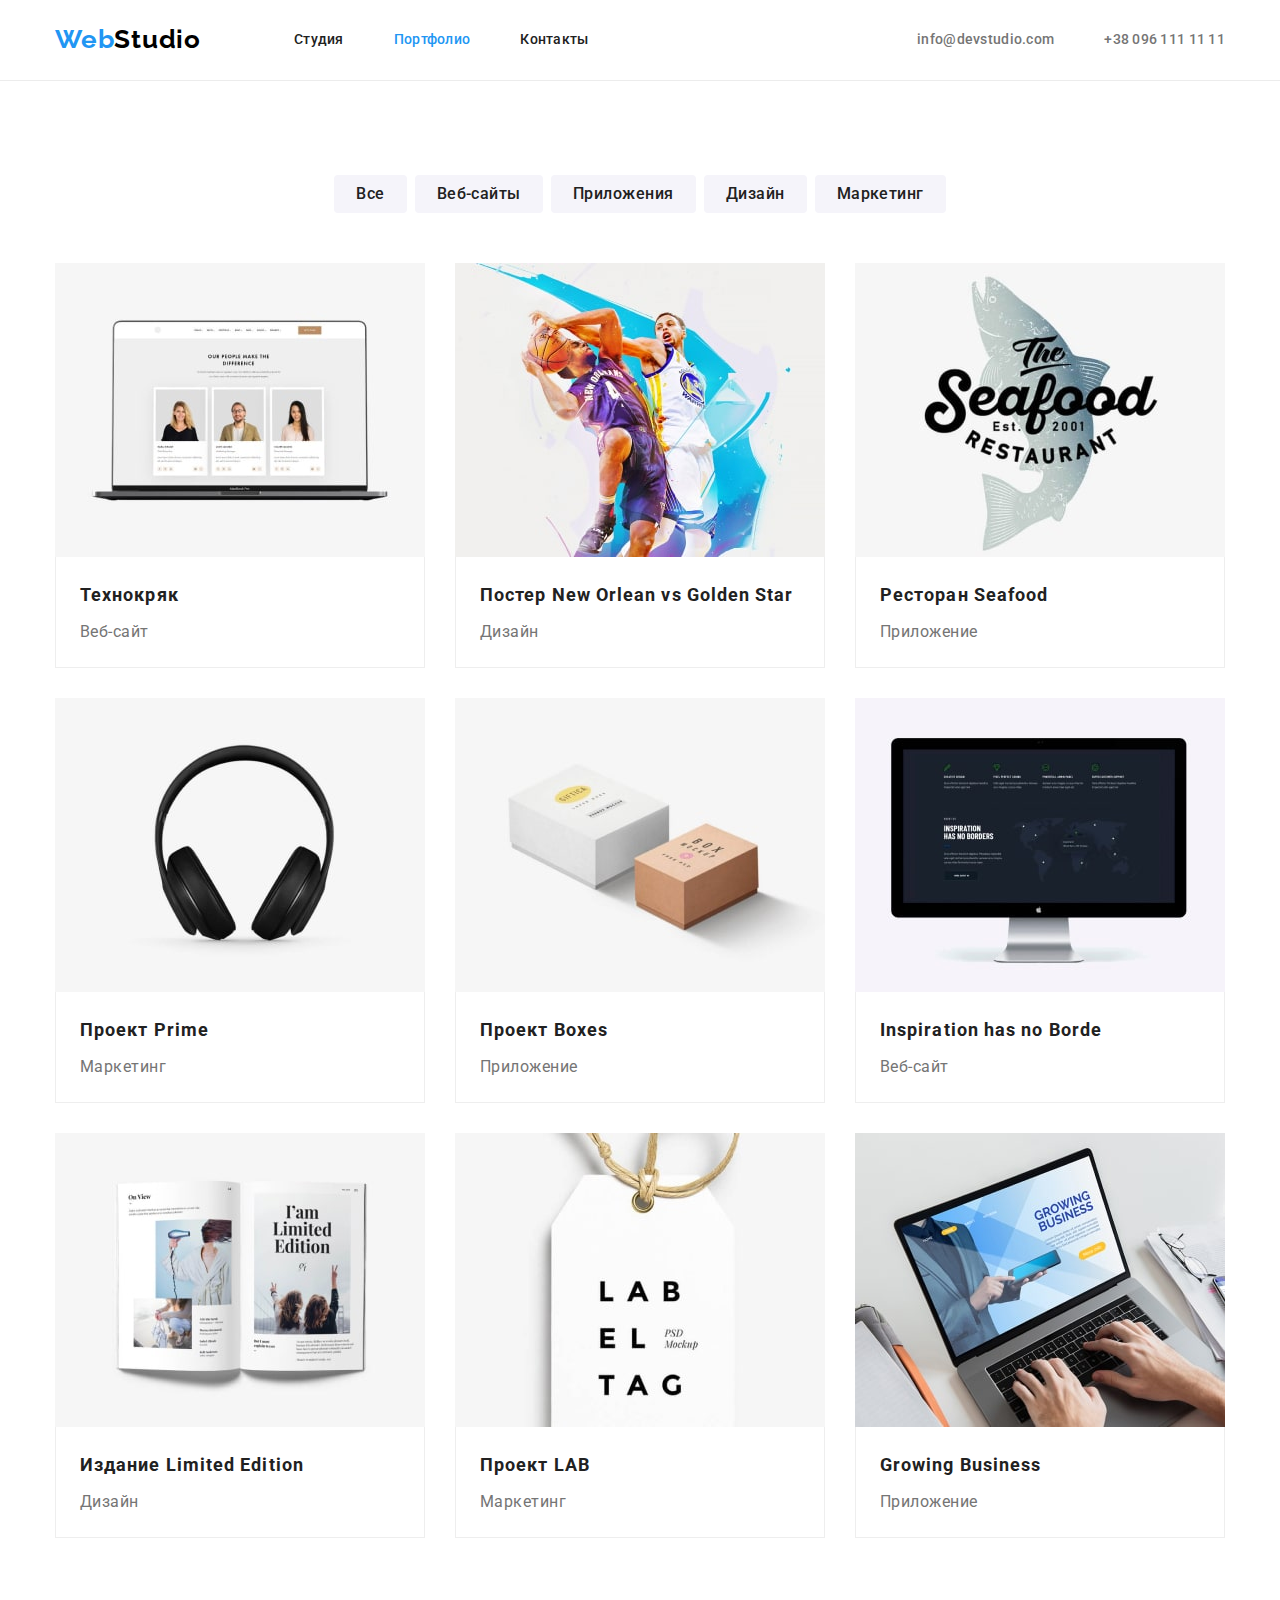
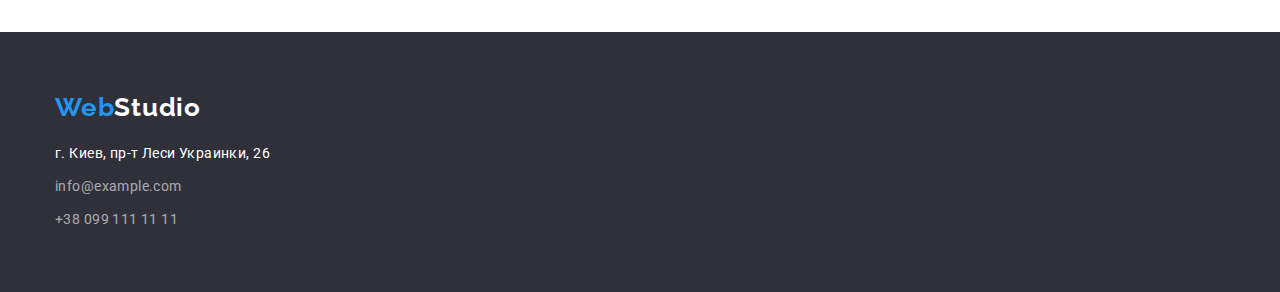
==== commit a4c5b23b: "Внес исправления в Героя, Футер и Портфолио" ====
--- a/portfolio.html
+++ b/portfolio.html
@@ -217,7 +217,7 @@
         <footer class="footer">
             <div class="container">
                 <a class="footer-logo link" href="" lang="en"><span class="accent">Web</span>Studio</a>
-                <address>
+                <address class="address">
                     <ul class="footer-list list">
                         <li class="footer-item">
                             <a
@@ -228,10 +228,10 @@
                                 >г. Киев, пр-т Леси Украинки, 26</a
                             >
                         </li>
-                        <li class="footer-contacts-item">
+                        <li class="footer-item">
                             <a class="footer-contacts-link link" href="mailto:info@example.com">info@example.com</a>
                         </li>
-                        <li class="footer-contacts-item">
+                        <li class="footer-item">
                             <a class="footer-contacts-link link" href="tel:+380991111111">+38 099 111 11 11</a>
                         </li>
                     </ul>
--- a/css/styles.css
+++ b/css/styles.css
@@ -6,6 +6,7 @@
     --secondary-bg-color: #f5f4fa;
     --hero-footer-bg-color: #2f303a;
 
+    --section-padding: 94px;
     --card-set-gap: 30px;
 }
 
@@ -65,8 +66,8 @@
 
 /* -------Паддинги для секций------- */
 .section {
-    padding-top: 47px;
-    padding-bottom: 47px;
+    padding-top: var(--section-padding);
+    padding-bottom: var(--section-padding);
 }
 
 /* -------Шапка------- */
@@ -161,11 +162,14 @@
 .hero {
     text-align: center;
     background: var(--hero-footer-bg-color);
+
+    padding-top: 200px;
+    padding-bottom: 200px;
 }
 
 .hero-title {
-    display: block;
-    padding: 200px 235px 30px;
+    margin-bottom: 30px;
+    width: 696px;
 
     font-weight: 900;
     font-size: 44px;
@@ -176,9 +180,9 @@
 }
 
 .hero-button {
-    display: block;
     margin: 0 auto;
     min-width: 200px;
+    height: 50px;
 
     font-weight: 700;
     font-size: 16px;
@@ -187,7 +191,7 @@
     color: #ffffff;
     background: #2196f3;
 
-    border: 1px solid transparent;
+    border: none;
     border-radius: 4px;
     cursor: pointer;
 }
@@ -197,13 +201,9 @@
     background-color: #188ce8;
 }
 
-.hero > .container {
-    padding-bottom: 200px;
-}
-
 /* -------Особенности------- */
 .features {
-    padding-top: 94px;
+    padding-bottom: 0;
 }
 
 .features-list {
@@ -253,7 +253,6 @@
 
 .works-list {
     display: flex;
-    flex-direction: row;
 }
 
 .works-item {
@@ -269,17 +268,10 @@
 /* -------Наша команда------- */
 .team {
     background-color: var(--secondary-bg-color);
-    padding-bottom: 0;
-}
-
-.team > .container {
-    padding-top: 94px;
-    padding-bottom: 94px;
-}
-
-.container > .team-list {
-    display: flex;
-    flex-direction: row;
+}
+
+.team-list {
+    display: flex;
 }
 
 .team-title {
@@ -331,6 +323,7 @@
     background-color: var(--hero-footer-bg-color);
 
     padding-top: 60px;
+    padding-bottom: 60px;
 }
 
 .footer-logo {
@@ -346,11 +339,16 @@
     color: #2196f3;
 }
 
+.address {
+    margin-top: 20px;
+}
+
 .footer-list {
     font-style: normal;
-
-    margin-top: 20px;
-    padding-bottom: 60px;
+}
+
+.footer-item:not(:last-child) {
+    margin-bottom: 9px;
 }
 
 .footer-address,
@@ -359,10 +357,6 @@
     line-height: 1.71;
     letter-spacing: 0.03em;
     color: #ffffff;
-}
-
-.footer-contacts-link {
-    color: rgba(255, 255, 255, 0.6);
 }
 
 .footer-address:hover,
@@ -372,17 +366,15 @@
     color: var(--accent-link-color);
 }
 
-/* -------Портфолио------- */
-.portfolio {
-    margin-top: 94px;
-    margin-bottom: calc(94px + var(--card-set-gap));
+.footer-contacts-link {
+    color: rgba(255, 255, 255, 0.6);
 }
 
 /* -------Навигация для секции Портфолио------- */
 .portfolio-list {
     display: flex;
     justify-content: center;
-    padding-bottom: 50px;
+    margin-bottom: 50px;
 }
 
 .portfolio-item {
